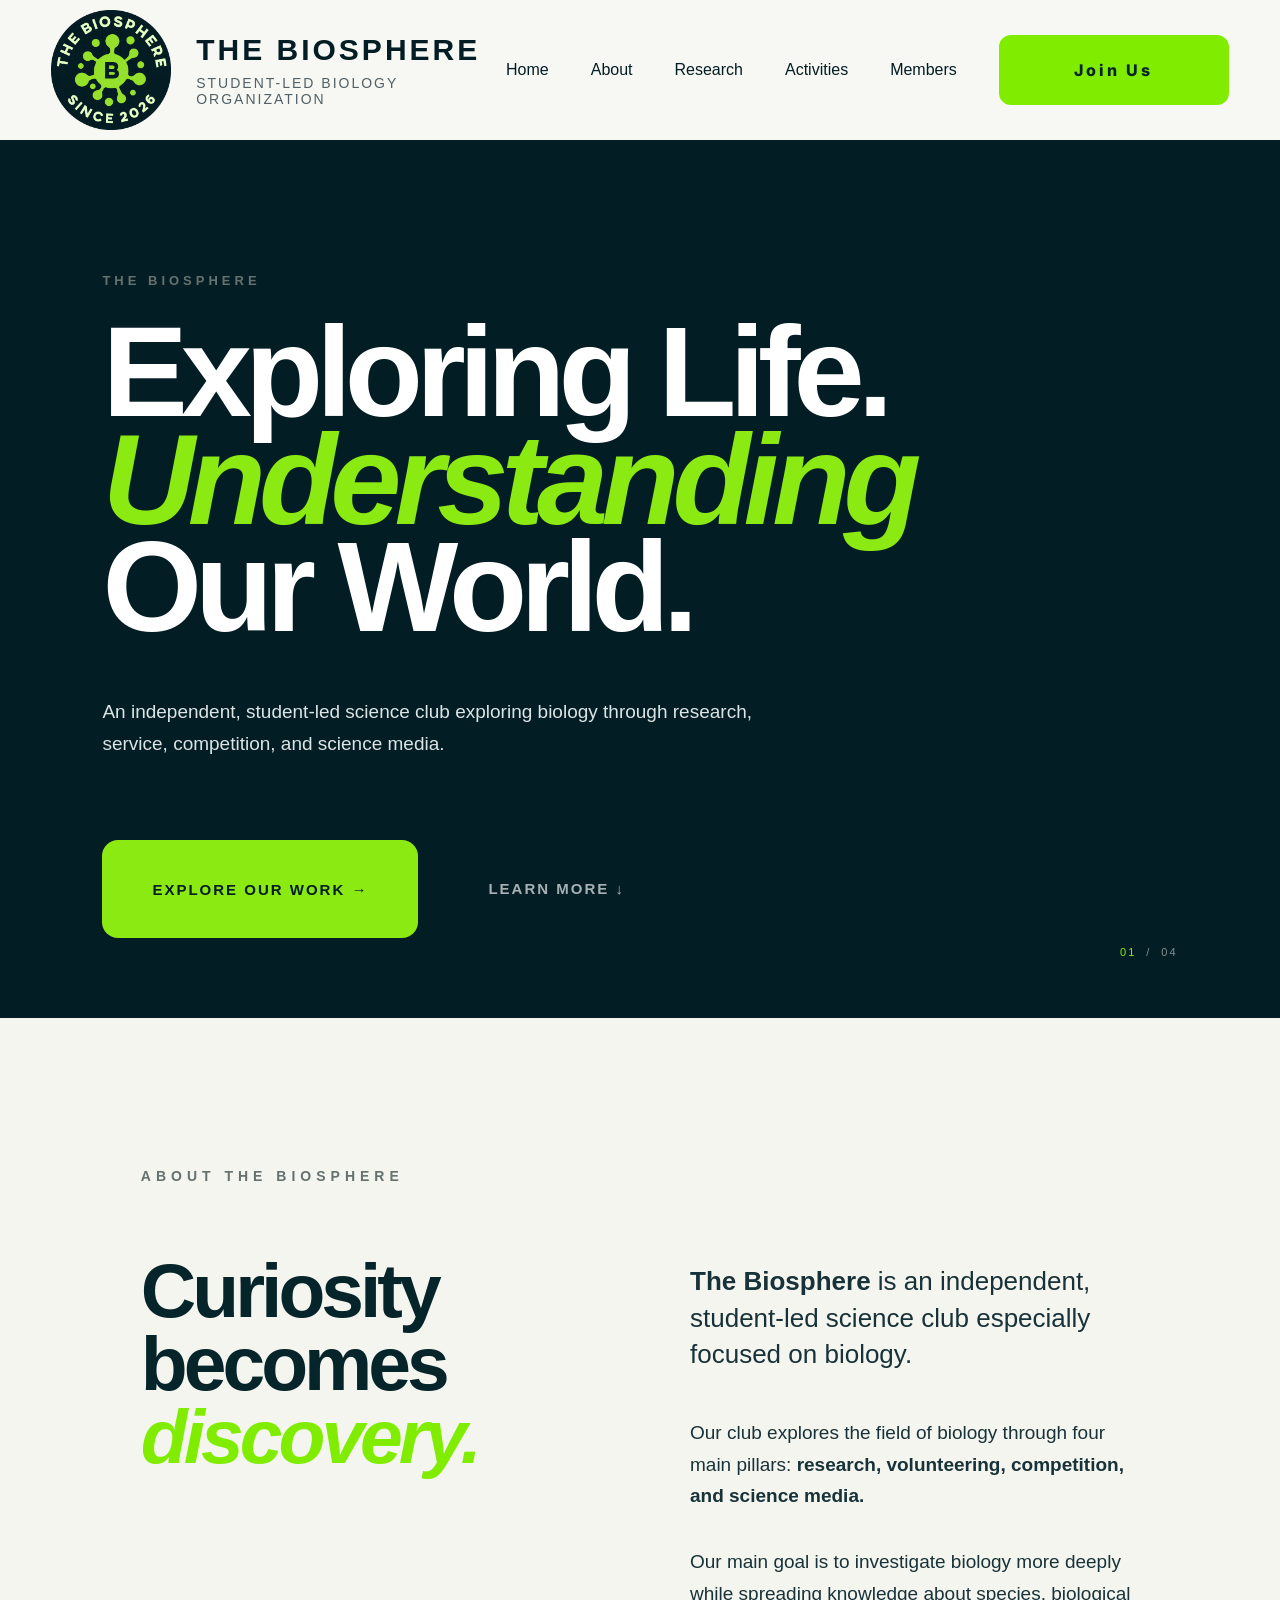
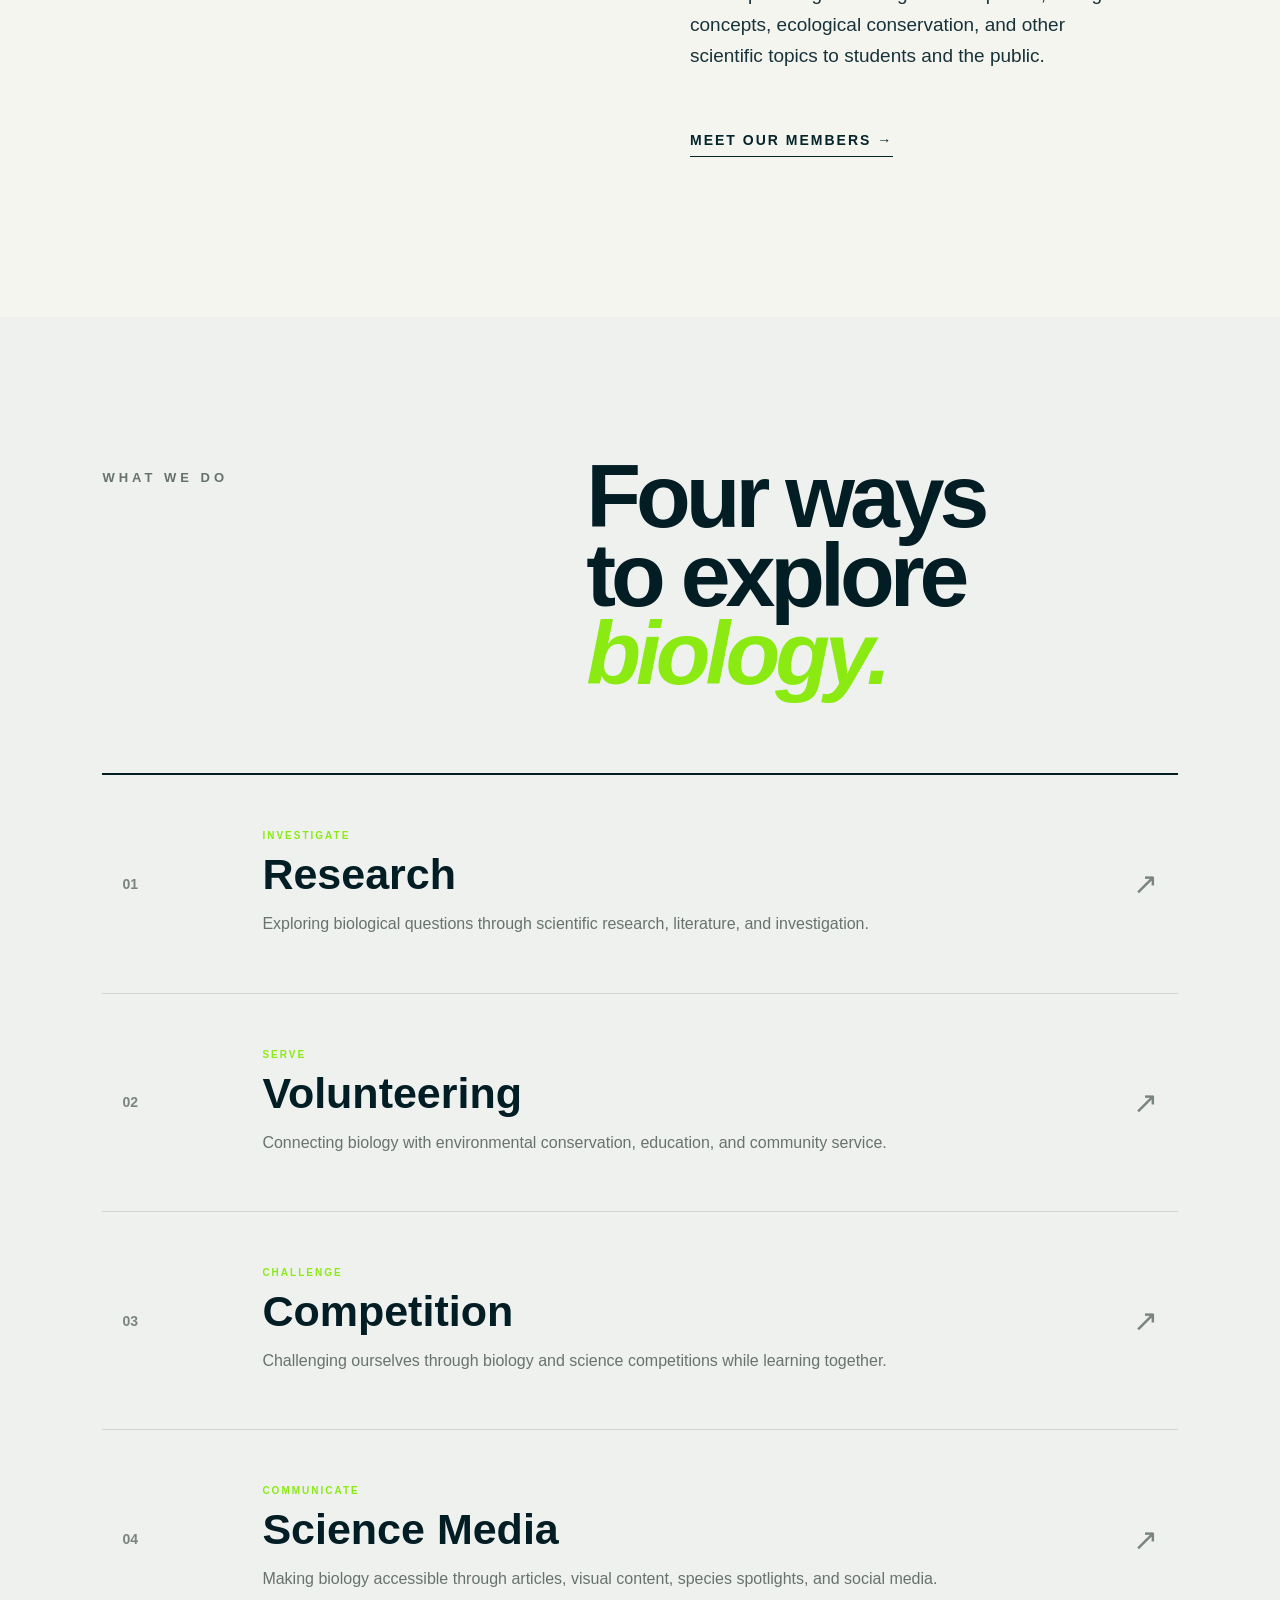
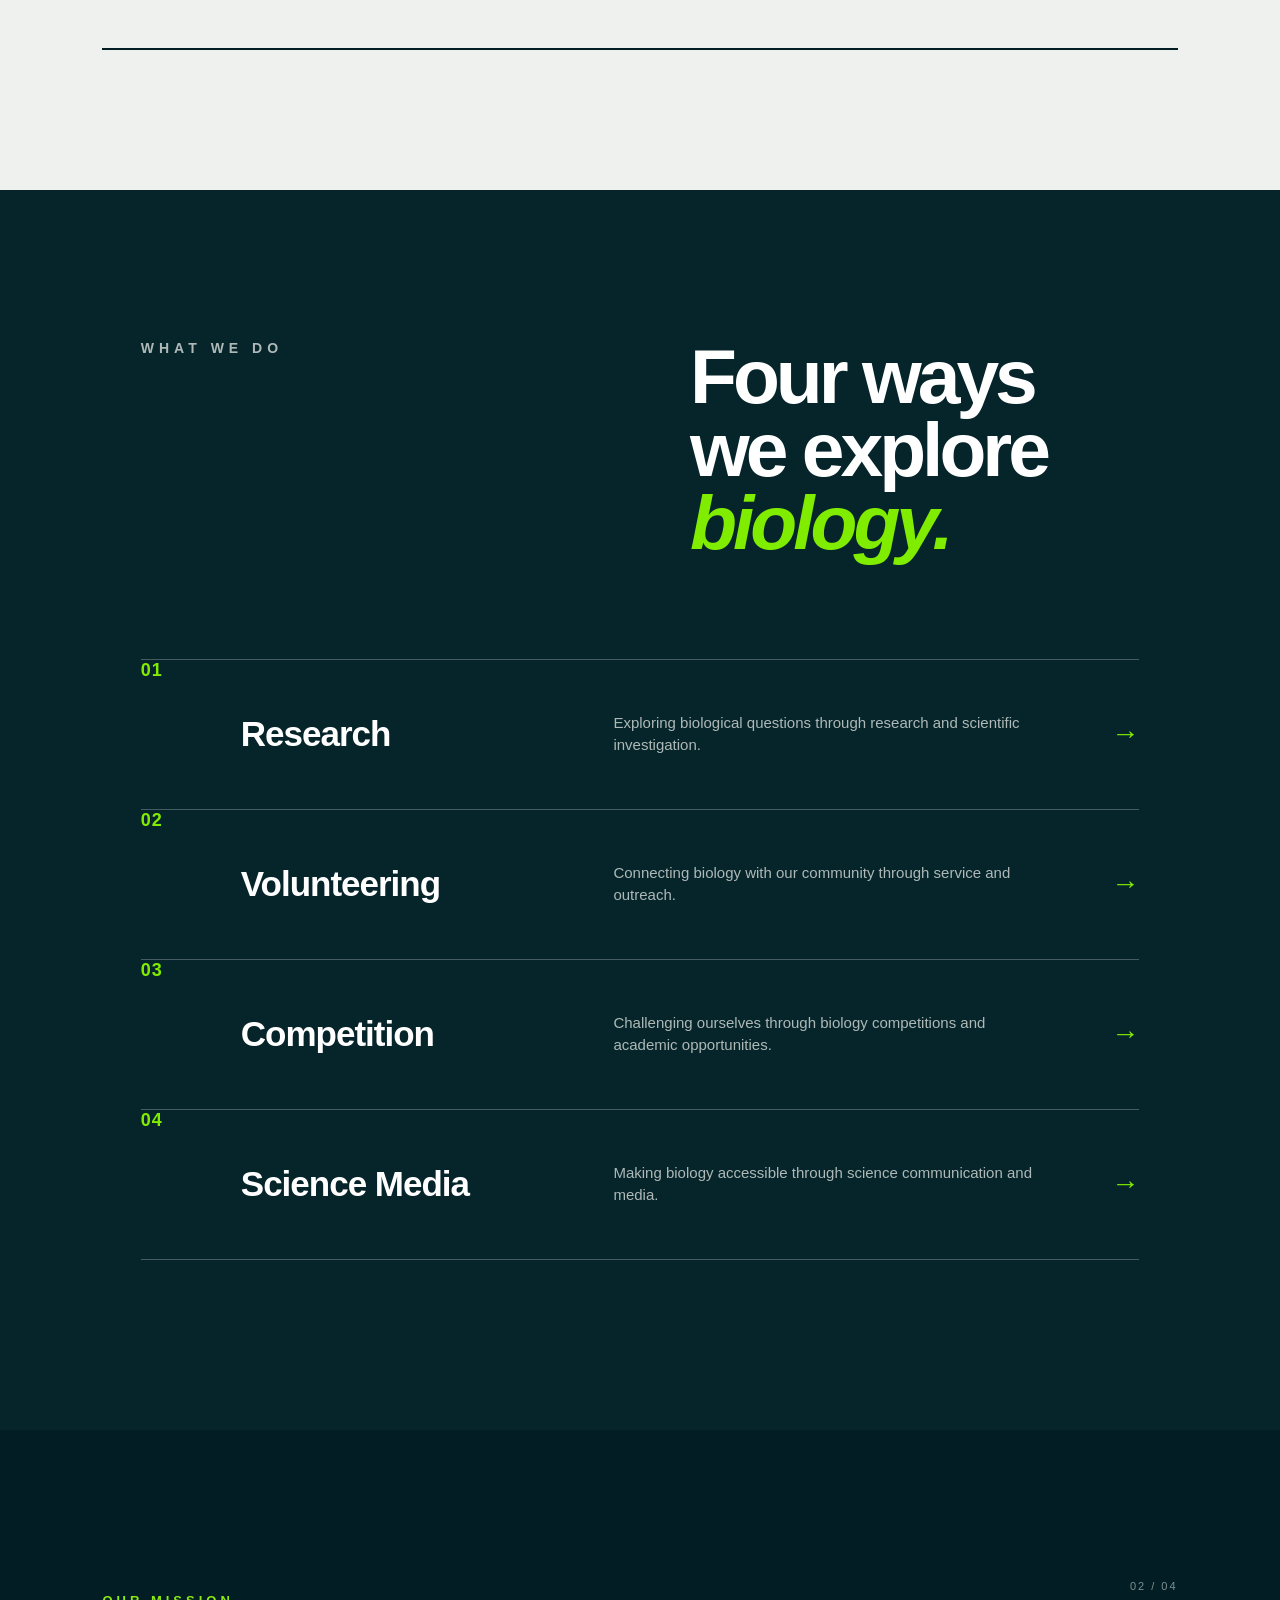
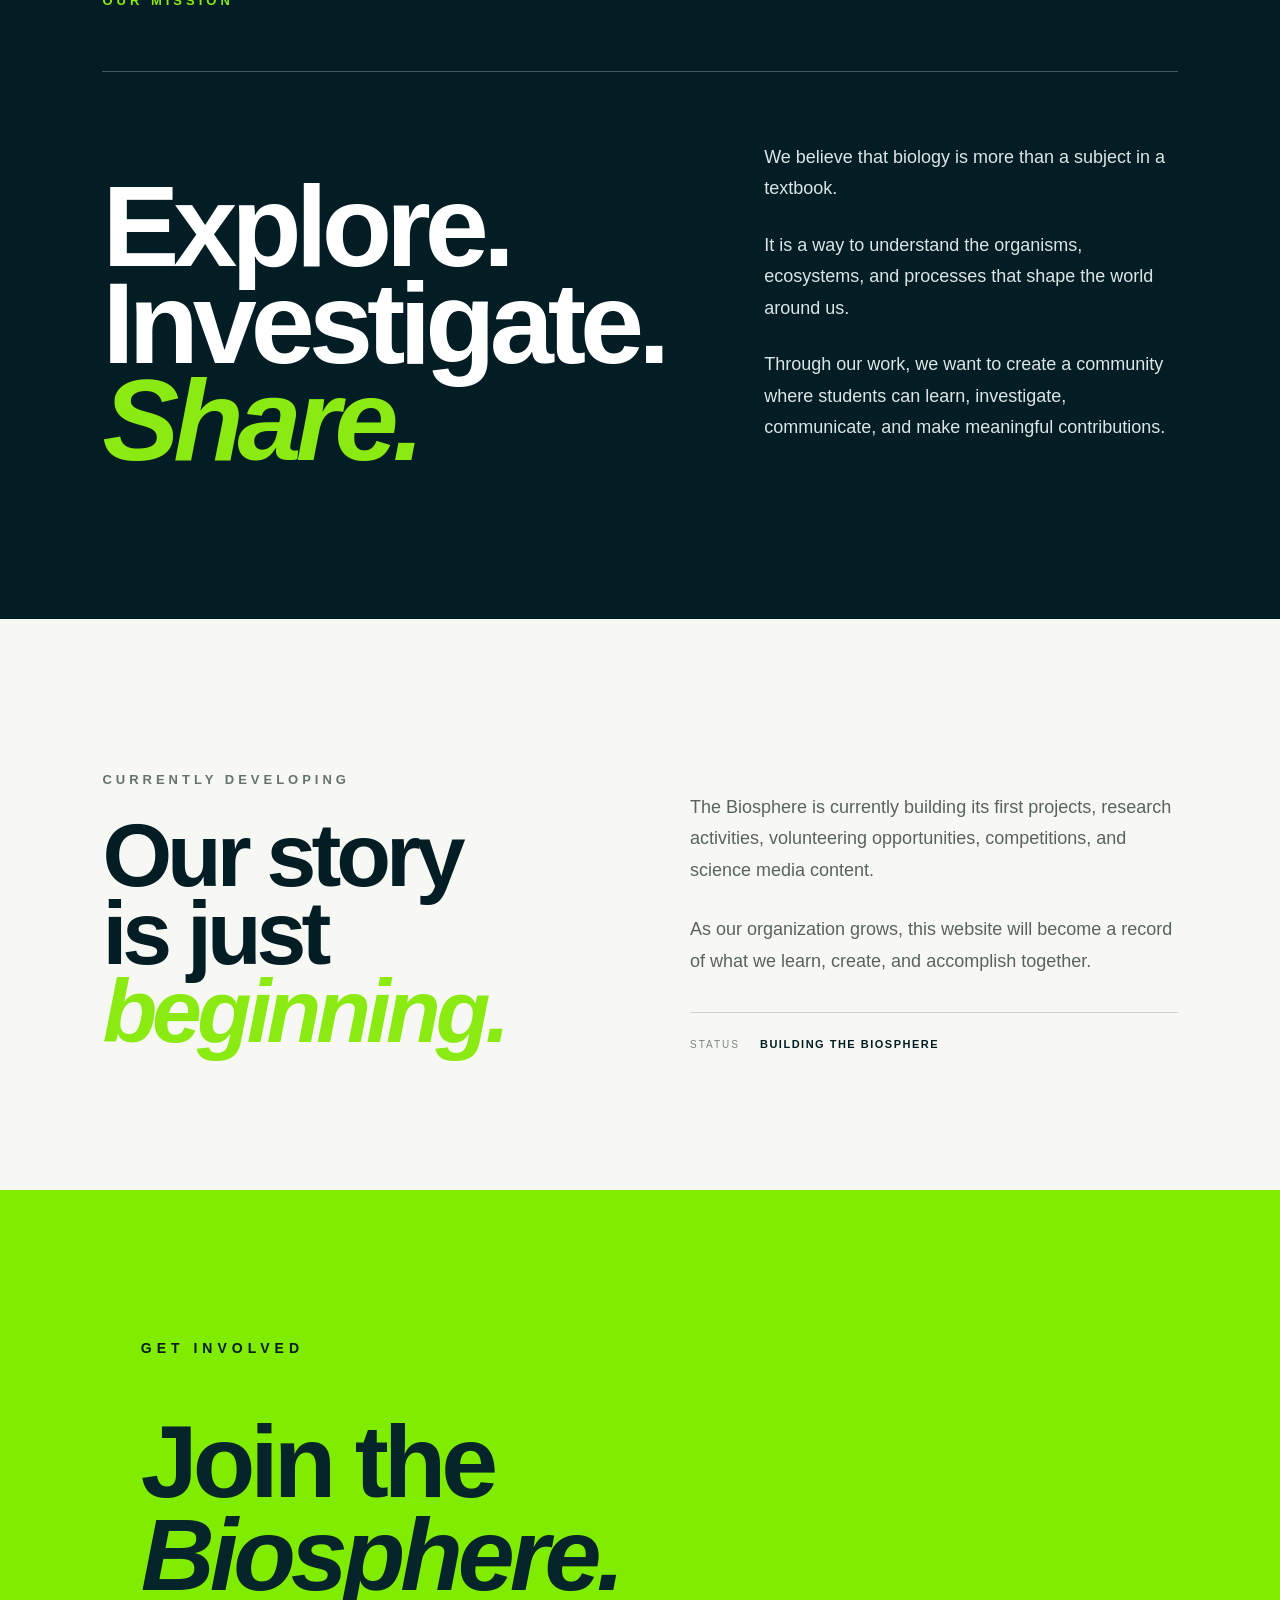
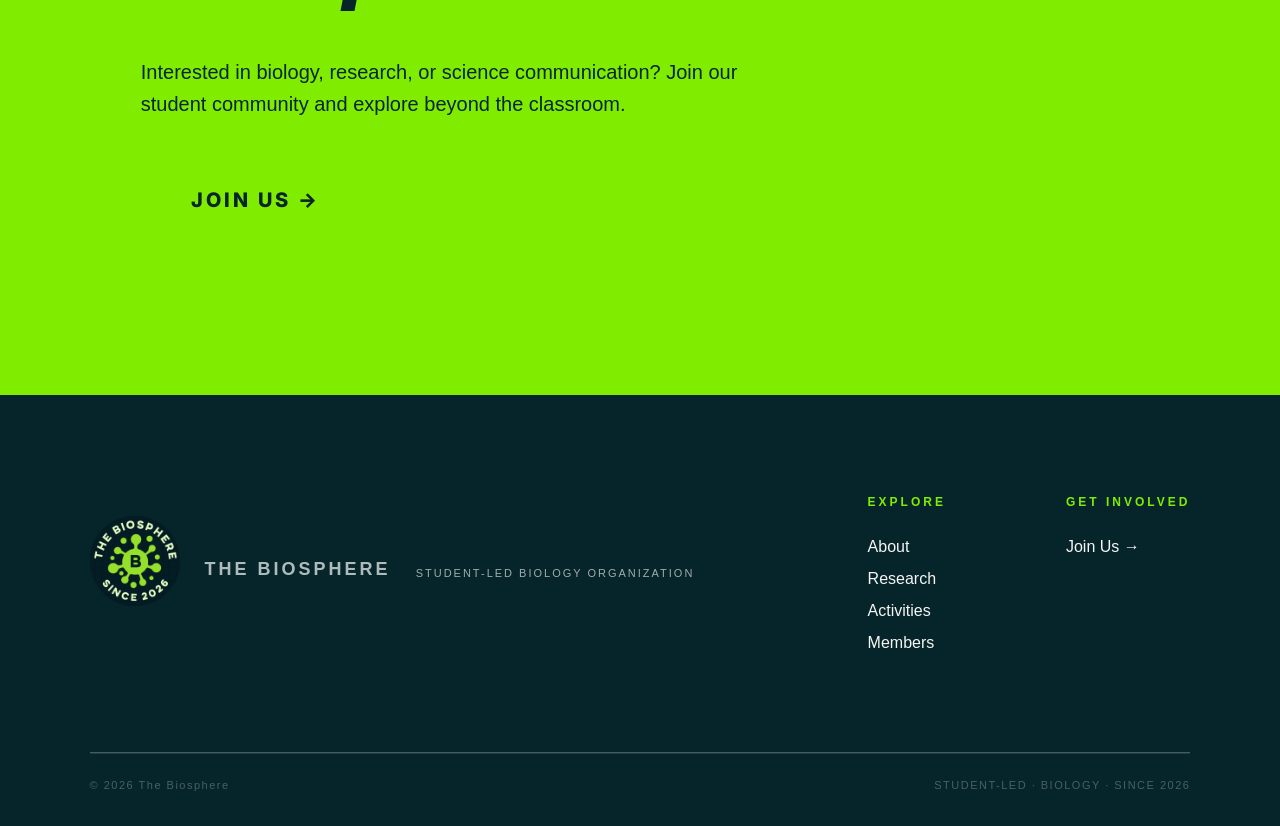
==== index.html @ df45b572 "Add files via upload" ====
<!DOCTYPE html>
<html lang="en">

<head>

    <meta charset="UTF-8">

    <meta
        name="viewport"
        content="width=device-width, initial-scale=1.0"
    >

    <title>The Biosphere | Student-Led Biology Organization</title>

    <link rel="stylesheet" href="style.css">
    <link rel="preconnect" href="https://fonts.googleapis.com">
    <link rel="preconnect" href="https://fonts.gstatic.com" crossorigin>
    <link
    href="https://fonts.googleapis.com/css2?family=Inter:wght@400;500;600;700;800;900&display=swap"
    rel="stylesheet"
>

</head>


<body>


    <!-- ==================================================
         NAVIGATION
    ================================================== -->

    <nav>

        <div class="brand">

            <a href="index.html">

                <img
                    src="logo.png"
                    alt="The Biosphere Logo"
                >

            </a>


            <div class="brand-text">

                <div class="brand-name">
                    THE BIOSPHERE
                </div>

                <div class="brand-subtitle">
                    STUDENT-LED BIOLOGY ORGANIZATION
                </div>

            </div>

        </div>


        <div class="menu">

            <a href="index.html" class="active">
                Home
            </a>

            <a href="#about">
                About
            </a>

            <a href="research.html">
                Research
            </a>

            <a href="activities.html">
                Activities
            </a>

            <a href="members.html">
                Members
            </a>

            <a
                href="https://forms.gle/HBHbuYTfV6P7s6wd6"
                class="join-button"
                target="_blank"
            >
                Join Us
            </a>

        </div>

    </nav>



    <!-- ==================================================
         MAIN
    ================================================== -->

    <main>


        <!-- ==================================================
             HERO
        ================================================== -->

        <section class="home-hero">

            <div class="home-hero-content">

                <p class="section-label">
                    THE BIOSPHERE
                </p>


                <h1>

                    Exploring Life.<br>

                    <span>
                        Understanding
                    </span><br>

                    Our World.

                </h1>


                <p class="home-hero-description">

                    An independent, student-led science club
                    exploring biology through research,
                    service, competition, and science media.

                </p>


                <div class="hero-actions">

                    <a
                        href="activities.html"
                        class="hero-button"
                    >
                        EXPLORE OUR WORK →
                    </a>


                    <a
                        href="#about"
                        class="hero-text-link"
                    >
                        LEARN MORE ↓
                    </a>

                </div>

            </div>


            <div class="home-hero-number">

                <span>
                    01
                </span>

                <span>
                    /
                </span>

                <span>
                    04
                </span>

            </div>

        </section>



        <!-- ==================================================
             ABOUT
        ================================================== -->

        <section
            class="home-about"
            id="about"
        >

            <div class="home-about-heading">

                <p class="section-label">
                    ABOUT THE BIOSPHERE
                </p>


                <h2>

                    Curiosity<br>

                    becomes<br>

                    <span>
                        discovery.
                    </span>

                </h2>

            </div>


            <div class="home-about-content">

                <p class="home-about-lead">

                    <strong>
                        The Biosphere
                    </strong>
                    is an independent, student-led science
                    club especially focused on biology.

                </p>


                <p>

                    Our club explores the field of biology
                    through four main pillars:
                    <strong>research, volunteering,
                    competition, and science media.</strong>

                </p>


                <p>

                    Our main goal is to investigate biology
                    more deeply while spreading knowledge
                    about species, biological concepts,
                    ecological conservation, and other
                    scientific topics to students and the
                    public.

                </p>


                <a
                    href="members.html"
                    class="simple-link"
                >
                    MEET OUR MEMBERS →
                </a>

            </div>

        </section>



        <!-- ==================================================
             FOUR PILLARS
        ================================================== -->

        <section class="home-pillars">

            <div class="home-pillars-heading">

                <p class="section-label">
                    WHAT WE DO
                </p>


                <h2>

                    Four ways<br>

                    to explore<br>

                    <span>
                        biology.
                    </span>

                </h2>

            </div>


            <div class="home-pillar-list">


                <!-- RESEARCH -->

                <a
                    href="research.html"
                    class="home-pillar"
                >

                    <div class="home-pillar-number">
                        01
                    </div>


                    <div class="home-pillar-main">

                        <p class="home-pillar-tag">
                            INVESTIGATE
                        </p>


                        <h3>
                            Research
                        </h3>


                        <p>

                            Exploring biological questions
                            through scientific research,
                            literature, and investigation.

                        </p>

                    </div>


                    <div class="home-pillar-arrow">
                        ↗
                    </div>

                </a>



                <!-- VOLUNTEERING -->

                <a
                    href="volunteering.html"
                    class="home-pillar"
                >

                    <div class="home-pillar-number">
                        02
                    </div>


                    <div class="home-pillar-main">

                        <p class="home-pillar-tag">
                            SERVE
                        </p>


                        <h3>
                            Volunteering
                        </h3>


                        <p>

                            Connecting biology with
                            environmental conservation,
                            education, and community service.

                        </p>

                    </div>


                    <div class="home-pillar-arrow">
                        ↗
                    </div>

                </a>



                <!-- COMPETITION -->

                <a
                    href="competition.html"
                    class="home-pillar"
                >

                    <div class="home-pillar-number">
                        03
                    </div>


                    <div class="home-pillar-main">

                        <p class="home-pillar-tag">
                            CHALLENGE
                        </p>


                        <h3>
                            Competition
                        </h3>


                        <p>

                            Challenging ourselves through
                            biology and science competitions
                            while learning together.

                        </p>

                    </div>


                    <div class="home-pillar-arrow">
                        ↗
                    </div>

                </a>



                <!-- SCIENCE MEDIA -->

                <a
                    href="science-media.html"
                    class="home-pillar"
                >

                    <div class="home-pillar-number">
                        04
                    </div>


                    <div class="home-pillar-main">

                        <p class="home-pillar-tag">
                            COMMUNICATE
                        </p>


                        <h3>
                            Science Media
                        </h3>


                        <p>

                            Making biology accessible through
                            articles, visual content, species
                            spotlights, and social media.

                        </p>

                    </div>


                    <div class="home-pillar-arrow">
                        ↗
                    </div>

                </a>


            </div>

        </section>

    <!-- ==================================================
     WHAT WE DO
    ================================================== -->

<section class="home-activities" id="activities">

    <div class="home-activities-header">

        <p class="section-label">
            WHAT WE DO
        </p>

        <h2>
            Four ways<br>
            we explore <span>biology.</span>
        </h2>

    </div>


    <div class="home-activities-list">

        <!-- RESEARCH -->

        <a href="research.html" class="home-activity">

            <div class="activity-number">
                01
            </div>

            <div class="activity-name">
                Research
            </div>

            <div class="activity-description">
                Exploring biological questions through
                research and scientific investigation.
            </div>

            <div class="activity-arrow">
                →
            </div>

        </a>


        <!-- VOLUNTEERING -->

        <a href="volunteering.html" class="home-activity">

            <div class="activity-number">
                02
            </div>

            <div class="activity-name">
                Volunteering
            </div>

            <div class="activity-description">
                Connecting biology with our community
                through service and outreach.
            </div>

            <div class="activity-arrow">
                →
            </div>

        </a>


        <!-- COMPETITION -->

        <a href="competition.html" class="home-activity">

            <div class="activity-number">
                03
            </div>

            <div class="activity-name">
                Competition
            </div>

            <div class="activity-description">
                Challenging ourselves through biology
                competitions and academic opportunities.
            </div>

            <div class="activity-arrow">
                →
            </div>

        </a>


        <!-- SCIENCE MEDIA -->

        <a href="science-media.html" class="home-activity">

            <div class="activity-number">
                04
            </div>

            <div class="activity-name">
                Science Media
            </div>

            <div class="activity-description">
                Making biology accessible through
                science communication and media.
            </div>

            <div class="activity-arrow">
                →
            </div>

        </a>

    </div>

</section>


        <!-- ==================================================
             MISSION
        ================================================== -->

        <section class="home-mission">

            <div class="home-mission-top">

                <p class="section-label">
                    OUR MISSION
                </p>


                <span>
                    02 / 04
                </span>

            </div>


            <div class="home-mission-content">

                <h2>

                    Explore.<br>

                    Investigate.<br>

                    <span>
                        Share.
                    </span>

                </h2>


                <div class="home-mission-text">

                    <p>

                        We believe that biology is more than
                        a subject in a textbook.

                    </p>


                    <p>

                        It is a way to understand the organisms,
                        ecosystems, and processes that shape
                        the world around us.

                    </p>


                    <p>

                        Through our work, we want to create a
                        community where students can learn,
                        investigate, communicate, and make
                        meaningful contributions.

                    </p>

                </div>

            </div>

        </section>



        <!-- ==================================================
             CURRENTLY DEVELOPING
        ================================================== -->

        <section class="home-development">

            <div class="home-development-heading">

                <p class="section-label">
                    CURRENTLY DEVELOPING
                </p>


                <h2>
                    Our story<br>
                    is just<br>
                    <span>
                        beginning.
                    </span>
                </h2>

            </div>


            <div class="home-development-content">

                <p>

                    The Biosphere is currently building
                    its first projects, research activities,
                    volunteering opportunities, competitions,
                    and science media content.

                </p>


                <p>

                    As our organization grows, this website
                    will become a record of what we learn,
                    create, and accomplish together.

                </p>


                <div class="development-status">

                    <span>
                        STATUS
                    </span>

                    <strong>
                        BUILDING THE BIOSPHERE
                    </strong>

                </div>

            </div>

        </section>



    </section>

    <!-- ==================================================
         JOIN THE BIOSPHERE
    ================================================== -->
    
    <section class="join-section">
    
        <div class="join-content">
    
            <p class="section-label">
                GET INVOLVED
            </p>
    
            <h2>
                Join the<br>
                <span>Biosphere.</span>
            </h2>
    
            <p class="join-description">
                Interested in biology, research, or science
                communication? Join our student community
                and explore beyond the classroom.
            </p>
    
            <a
                href="https://forms.gle/sEnZ8i5kmFuixgCA9"
                class="join-button"
                target="_blank"
                rel="noopener noreferrer"
            >
                JOIN US →
            </a>
    
        </div>
    
    </section>
    
    </main>

   <!-- ==================================================
     FOOTER
================================================== -->

<footer class="site-footer">

    <div class="footer-top">

        <div class="footer-brand">

            <img
                src="logo.png"
                alt="The Biosphere Logo"
            >

            <p>
                THE BIOSPHERE
            </p>

            <span>
                STUDENT-LED BIOLOGY ORGANIZATION
            </span>

        </div>


        <div class="footer-links">

            <div>
                <p>EXPLORE</p>

                <a href="index.html#about">
                    About
                </a>

                <a href="research.html">
                    Research
                </a>

                <a href="activities.html">
                    Activities
                </a>

                <a href="members.html">
                    Members
                </a>

            </div>


            <div>
                <p>GET INVOLVED</p>

                <a
                    href="https://forms.gle/sEnZ8i5kmFuixgCA9"
                    target="_blank"
                    rel="noopener noreferrer"
                >
                    Join Us →
                </a>

            </div>

        </div>

    </div>


    <div class="footer-bottom">

        <span>
            © 2026 The Biosphere
        </span>

        <span>
            STUDENT-LED · BIOLOGY · SINCE 2026
        </span>

    </div>

</footer>


</body>

</html>
---- style.css ----
body {
    font-family: "Inter", sans-serif;
}

/* =========================
   COLORS
========================= */

:root {
    --navy: #031d24;
    --green: #8bea12;
    --light-green: #e8ffb0;
    --white: #f7f8f3;
}


/* =========================
   BASIC
========================= */

* {
    box-sizing: border-box;
}

html {
    scroll-behavior: smooth;
}

body {
    margin: 0;
    font-family: Arial, Helvetica, sans-serif;
    background: var(--white);
    color: var(--navy);
}


/* =========================
   NAVIGATION
========================= */

nav {
    height: 140px;

    padding: 0 4%;

    display: flex;
    align-items: center;
    justify-content: space-between;

    background: var(--white);

    position: relative;
    z-index: 10;
}


/* LOGO + BRAND */

.brand {
    height: 100%;

    display: flex;
    align-items: center;

    gap: 25px;
}

.brand img {
    width: 120px;
    height: 120px;

    object-fit: contain;

    display: block;
}


.brand-text {
    display: flex;
    flex-direction: column;

    gap: 8px;
}


.brand-name {
    font-size: 30px;
    font-weight: 800;

    letter-spacing: 3px;
}


.brand-subtitle {
    font-size: 14px;

    letter-spacing: 2px;

    color: #526067;
}


/* MENU */

.menu {
    display: flex;
    align-items: center;

    gap: 42px;
}


.menu a {
    text-decoration: none;

    color: var(--navy);

    font-size: 16px;
}


.menu a:hover {
    color: var(--green);
}


/* JOIN BUTTON */

.join-button {
    display: inline-flex;

    align-items: center;
    justify-content: center;

    min-width: 230px;
    height: 70px;

    padding: 0 35px;

    background: #80ed00;
    color: #06252b;

    text-decoration: none;

    font-size: 14px;
    font-weight: 700;

    letter-spacing: 2px;

    border-radius: 12px;

    transition: 0.25s ease;
}

.join-button:hover {
    background: #06252b;
    color: #80ed00;

    transform: translateY(-4px);
}

/* =========================
   HERO
========================= */

.hero {
    min-height: 820px;

    padding: 100px 8%;

    display: flex;
    align-items: center;

    position: relative;

    overflow: hidden;

    background: var(--navy);

    color: white;
}


/* LEFT SIDE */

.hero-content {
    width: 58%;

    position: relative;

    z-index: 2;
}


.eyebrow {
    font-size: 15px;

    letter-spacing: 4px;

    font-weight: bold;

    color: var(--green);

    margin-bottom: 35px;
}


.hero h1 {
    margin: 0;

    font-size: clamp(70px, 8vw, 125px);

    line-height: 0.9;

    letter-spacing: -6px;
}


.hero h1 span {
    color: var(--green);

    font-style: italic;
}


.description {
    max-width: 650px;

    margin-top: 45px;

    font-size: 19px;

    line-height: 1.65;

    color: #e8eeee;
}


/* HERO BUTTON */

.hero-button {
    display: inline-block;

    margin-top: 35px;

    padding: 19px 30px;

    background: var(--green);

    color: var(--navy);

    text-decoration: none;

    font-size: 14px;

    font-weight: bold;

    letter-spacing: 1px;

    border-radius: 9px;

    transition: 0.2s;
}


.hero-button:hover {
    transform: translateY(-3px);

    box-shadow: 0 10px 30px rgba(139, 234, 18, 0.2);
}


/* =========================
   RIGHT HERO GRAPHIC
========================= */

.hero-graphic {
    position: absolute;

    right: -100px;
    top: 50%;

    transform: translateY(-50%);

    width: 700px;
    height: 700px;

    display: flex;
    align-items: center;
    justify-content: center;

    opacity: 0.12;
}


.hero-graphic img {
    width: 100%;
    height: 100%;

    object-fit: contain;

    filter: saturate(1.2);
}


/* =========================
   FOUR PILLARS
========================= */

.pillars {
    padding: 130px 8%;

    background: var(--white);
}


.section-label {
    font-size: 13px;

    letter-spacing: 4px;

    font-weight: bold;

    color: #66736d;
}


.pillars h2 {
    font-size: 65px;

    line-height: 1;

    letter-spacing: -3px;

    margin: 20px 0 80px;
}


.cards {
    display: grid;

    grid-template-columns: repeat(4, 1fr);

    gap: 20px;
}


.card {
    padding: 35px 25px;

    border-top: 2px solid var(--navy);

    transition: 0.2s;
}


.card:hover {
    border-top-color: var(--green);

    transform: translateY(-5px);
}


.card span {
    font-size: 13px;

    color: #777;
}


.card h3 {
    font-size: 26px;

    margin-top: 50px;
}


.card p {
    line-height: 1.6;

    color: #59635e;
}


/* =========================
   MOBILE
========================= */

@media (max-width: 900px) {

    nav {
        height: 100px;

        padding: 0 5%;
    }


    .brand img {
        width: 80px;
        height: 80px;
    }


    .brand-text {
        display: none;
    }


    .menu {
        gap: 15px;
    }


    .menu a:not(.join-button) {
        display: none;
    }


    .join-button {
        padding: 12px 20px;
    }


    .hero {
        min-height: 700px;

        padding: 80px 7%;
    }


    .hero-content {
        width: 100%;
    }


    .hero h1 {
        font-size: 70px;

        letter-spacing: -4px;
    }


    .hero-graphic {
        width: 500px;
        height: 500px;

        right: -180px;

        opacity: 0.08;
    }


    .pillars {
        padding: 80px 7%;
    }

    .pillars-heading {
        display: flex;
        justify-content: space-between;
        align-items: flex-end;
        gap: 80px;
        margin-bottom: 80px;
    }
    
    .pillars-intro {
        max-width: 400px;
        font-size: 17px;
        line-height: 1.7;
        color: #59635e;
        margin: 0;
    }
    
    .card {
        position: relative;
        padding: 35px 25px 40px;
        border-top: 2px solid var(--navy);
        transition: 0.25s;
    }
    
    .card:hover {
        border-top-color: var(--green);
        transform: translateY(-6px);
    }
    
    .card span {
        font-size: 13px;
        font-weight: bold;
        color: #7a8580;
    }
    
    .card h3 {
        font-size: 28px;
        margin-top: 55px;
        margin-bottom: 20px;
    }
    
    .card p {
        line-height: 1.65;
        color: #59635e;
        min-height: 85px;
    }
    
    .card a {
        display: inline-block;
        margin-top: 25px;
    
        text-decoration: none;
        color: var(--navy);
    
        font-size: 14px;
        font-weight: bold;
    }
    
    .card a:hover {
        color: var(--green);
    }

    .pillars-heading {
        flex-direction: column;
        align-items: flex-start;
        gap: 20px;
    }

    .pillars h2 {
        font-size: 48px;
    }


    .cards {
        grid-template-columns: 1fr;
    }

}

/* =========================
   ABOUT THE BIOSPHERE
========================= */

.about-section {
    padding: 140px 8%;
    background: var(--navy);
    color: white;
}


/* HEADER */

.about-header {
    display: flex;
    justify-content: space-between;
    align-items: flex-start;

    padding-bottom: 70px;

    border-bottom: 1px solid rgba(255, 255, 255, 0.25);
}


.about-header .section-label {
    color: var(--green);
    margin: 10px 0 0 0;
}


.about-header h2 {
    width: 55%;

    margin: 0;

    font-size: clamp(55px, 7vw, 100px);
    line-height: 0.9;
    letter-spacing: -4px;
}


/* CONTENT */

.about-content {
    display: grid;

    grid-template-columns: 1fr 1fr;

    gap: 100px;

    padding-top: 80px;
}


.about-text {
    max-width: 600px;
}


.about-text h3 {
    margin: 0 0 30px 0;

    font-size: 30px;

    color: var(--green);
}


.about-text p {
    margin: 0 0 25px 0;

    font-size: 18px;

    line-height: 1.75;

    color: #dce5e5;
}


/* STATS */

.about-bottom {
    display: grid;

    grid-template-columns: repeat(3, 1fr);

    margin-top: 100px;

    border-top: 1px solid rgba(255, 255, 255, 0.25);
}


.about-stat {
    padding: 35px 40px;

    display: flex;
    flex-direction: column;

    gap: 10px;
}


.about-stat:not(:last-child) {
    border-right: 1px solid rgba(255, 255, 255, 0.25);
}


.about-stat strong {
    font-size: 45px;

    font-weight: 500;

    color: var(--green);
}


.about-stat span {
    font-size: 13px;

    letter-spacing: 2px;

    text-transform: uppercase;

    color: #aebbbb;
}


/* MOBILE */

@media (max-width: 900px) {

    .about-section {
        padding: 90px 7%;
    }

    .about-header {
        flex-direction: column;

        gap: 40px;
    }

    .about-header h2 {
        width: 100%;

        font-size: 55px;
    }

    .about-content {
        grid-template-columns: 1fr;

        gap: 60px;
    }

    .about-bottom {
        grid-template-columns: 1fr;
    }

    .about-stat:not(:last-child) {
        border-right: none;

        border-bottom: 1px solid rgba(255, 255, 255, 0.25);
    }

}

/* =========================
   OUR WORK
========================= */

.work-section {
    padding: 140px 8%;

    background: var(--white);

    color: var(--navy);
}


.work-header {
    display: flex;

    justify-content: space-between;

    align-items: flex-start;

    padding-bottom: 80px;
}


.work-header .section-label {
    color: #66736d;

    margin-top: 12px;
}


.work-header h2 {
    width: 55%;

    margin: 0;

    font-size: clamp(55px, 7vw, 100px);

    line-height: 0.9;

    letter-spacing: -4px;
}


/* WORK LIST */

.work-list {
    border-top: 2px solid var(--navy);
}


.work-item {
    display: grid;

    grid-template-columns: 100px 1fr 80px;

    align-items: center;

    gap: 40px;

    padding: 45px 20px;

    border-bottom: 1px solid #cfd5d1;

    text-decoration: none;

    color: var(--navy);

    transition: 0.25s;
}


.work-number {
    font-size: 14px;

    font-weight: bold;

    color: #7a8580;
}


.work-info h3 {
    margin: 0 0 12px;

    font-size: 30px;
}


.work-info p {
    max-width: 600px;

    margin: 0;

    font-size: 16px;

    line-height: 1.6;

    color: #59635e;
}


.work-arrow {
    justify-self: end;

    width: 50px;
    height: 50px;

    display: flex;

    align-items: center;
    justify-content: center;

    border: 1px solid var(--navy);

    border-radius: 50%;

    font-size: 24px;

    transition: 0.25s;
}


.work-item:hover {
    background: var(--navy);

    color: white;

    padding-left: 35px;

    padding-right: 35px;
}


.work-item:hover .work-number,
.work-item:hover .work-info p {
    color: #aebbbb;
}


.work-item:hover .work-arrow {
    background: var(--green);

    border-color: var(--green);

    color: var(--navy);

    transform: translateX(5px);
}


/* MOBILE */

@media (max-width: 900px) {

    .work-section {
        padding: 90px 7%;
    }


    .work-header {
        flex-direction: column;

        gap: 40px;

        padding-bottom: 50px;
    }


    .work-header h2 {
        width: 100%;

        font-size: 55px;
    }


    .work-item {
        grid-template-columns: 50px 1fr;

        gap: 20px;

        padding: 35px 10px;
    }


    .work-arrow {
        display: none;
    }


    .work-info h3 {
        font-size: 24px;
    }

}

/* =========================
   JOIN THE BIOSPHERE
========================= */

.join-section {
    padding: 150px 8%;

    background: var(--green);

    color: var(--navy);
}


.join-content {
    max-width: 900px;
}


.join-section .section-label {
    color: var(--navy);

    margin-bottom: 30px;
}


.join-section h2 {
    margin: 0;

    font-size: clamp(65px, 8vw, 120px);

    line-height: 0.9;

    letter-spacing: -5px;
}


.join-description {
    max-width: 600px;

    margin-top: 45px;

    font-size: 19px;

    line-height: 1.7;
}


.join-button {
    display: inline-flex;

    align-items: center;
    justify-content: center;

    min-width: 230px;
    height: 70px;

    padding: 0 35px;

    background: #80ed00;
    color: #06252b;

    text-decoration: none;

    font-family: Arial, Helvetica, sans-serif;
    font-size: 20px;
    font-weight: 800;

    letter-spacing: 3px;

    border-radius: 12px;

    transition: 0.25s ease;
}



.join-main-button:hover {
    transform: translateY(-4px);

    background: white;

    color: var(--navy);
}


/* =========================
   FOOTER
========================= */

footer {
    padding: 80px 8% 30px;

    background: var(--navy);

    color: white;
}


.footer-top {
    display: flex;

    justify-content: space-between;

    padding-bottom: 80px;

    border-bottom: 1px solid rgba(255,255,255,0.25);
}


/* FOOTER BRAND */

.footer-brand {
    display: flex;

    align-items: center;

    gap: 25px;
}


.footer-brand img {
    width: 80px;

    height: 80px;

    object-fit: contain;
}


.footer-brand h3 {
    margin: 0 0 8px;

    font-size: 20px;

    letter-spacing: 2px;
}


.footer-brand p {
    margin: 0;

    color: #aebbbb;

    font-size: 14px;
}


/* FOOTER LINKS */

.footer-links {
    display: flex;

    gap: 100px;
}


.footer-links div {
    display: flex;

    flex-direction: column;

    gap: 14px;
}


.footer-links p {
    margin: 0 0 10px;

    color: var(--green);

    font-size: 12px;

    letter-spacing: 2px;

    font-weight: bold;
}


.footer-links a {
    color: #dce5e5;

    text-decoration: none;

    font-size: 14px;
}


.footer-links a:hover {
    color: var(--green);
}


/* FOOTER BOTTOM */

.footer-bottom {
    display: flex;

    justify-content: space-between;

    padding-top: 25px;

    font-size: 11px;

    letter-spacing: 1px;

    color: #7f9090;
}


/* MOBILE */

@media (max-width: 900px) {

    .join-section {
        padding: 100px 7%;
    }


    .join-section h2 {
        font-size: 60px;

        letter-spacing: -3px;
    }


    .footer-top {
        flex-direction: column;

        gap: 60px;
    }


    .footer-links {
        gap: 60px;
    }


    .footer-bottom {
        flex-direction: column;

        gap: 15px;
    }

}

/* =========================
   MEMBERS PAGE
========================= */


/* MEMBERS HERO */

.members-hero {
    min-height: 650px;

    padding: 100px 8%;

    display: flex;
    align-items: center;
    justify-content: space-between;

    position: relative;

    overflow: hidden;

    background: var(--navy);

    color: white;
}


.members-hero h1 {
    margin: 30px 0 0;

    font-size: clamp(70px, 9vw, 130px);

    line-height: 0.88;

    letter-spacing: -6px;
}


.members-hero h1 span {
    color: var(--green);

    font-style: italic;
}


.members-intro {
    max-width: 550px;

    margin-top: 45px;

    font-size: 19px;

    line-height: 1.7;

    color: #dce5e5;
}


/* MEMBERS SECTION */

.members-section {
    padding: 140px 8%;

    background: var(--white);

    color: var(--navy);
}


.members-heading {
    display: flex;

    justify-content: space-between;

    align-items: flex-start;

    padding-bottom: 80px;

    border-bottom: 2px solid var(--navy);
}


.members-heading .section-label {
    margin-top: 12px;
}


.members-heading h2 {
    width: 55%;

    margin: 0;

    font-size: clamp(55px, 7vw, 100px);

    line-height: 0.9;

    letter-spacing: -4px;
}


/* =========================
   TEAM
========================= */

.team-category {
    margin-top: 100px;
}

.category-title {
    display: flex;
    align-items: baseline;
    gap: 25px;

    padding-bottom: 25px;

    border-bottom: 2px solid var(--navy);
}

.category-title span {
    font-size: 13px;
    font-weight: bold;
    color: #7a8580;
}

.category-title h3 {
    margin: 0;
    font-size: 30px;
    text-transform: uppercase;
    letter-spacing: 1px;
}

.team-grid {
    display: grid;
    grid-template-columns: repeat(3, 1fr);
    gap: 1px;
    background: #cfd5d1;
    margin-top: 1px;
}

.person-card {
    min-height: 190px;
    padding: 30px;
    background: var(--white);
    display: flex;
    flex-direction: column;
    justify-content: space-between;
    transition: 0.25s;
}

.person-card:hover {
    background: var(--navy);
    color: white;
    transform: translateY(-4px);
}

.person-number {
    font-size: 12px;
    letter-spacing: 2px;
    color: #7a8580;
}

.person-card h4 {
    margin: 40px 0 8px;
    font-size: 25px;
}

.person-card p {
    margin: 0;
    font-size: 13px;
    letter-spacing: 1px;
    text-transform: uppercase;
    color: #68736e;
}

.person-card:hover .person-number,
.person-card:hover p {
    color: var(--green);
}

.advisor-category {
    margin-bottom: 100px;
}

.advisor-card {
    margin-top: 1px;
    padding: 40px;
    background: var(--navy);
    color: white;
}

.advisor-card h4 {
    margin: 25px 0 8px;
    font-size: 32px;
}

.advisor-card p {
    margin: 0;
    color: #aebbbb;
    font-size: 14px;
    letter-spacing: 1px;
}

.advisor-card .person-number {
    color: var(--green);
}



.member-photo {
    height: 420px;

    display: flex;

    align-items: flex-end;

    padding: 25px;

    background: var(--navy);

    position: relative;

    overflow: hidden;
}


.member-photo::after {
    content: "B";

    position: absolute;

    right: -30px;
    bottom: -80px;

    font-size: 280px;

    font-weight: 800;

    color: var(--green);

    opacity: 0.12;
}


.member-photo span {
    position: relative;

    z-index: 2;

    color: var(--green);

    font-size: 14px;

    font-weight: bold;

    letter-spacing: 2px;
}


.member-info {
    padding: 25px 5px;

    border-bottom: 1px solid #cfd5d1;
}


.member-info h3 {
    margin: 0 0 8px;

    font-size: 28px;
}


.member-info p {
    margin: 0;

    color: #68736e;

    font-size: 14px;

    letter-spacing: 1px;
}


/* JOIN SECTION */

.members-join {
    padding: 140px 8%;

    background: var(--green);

    color: var(--navy);
}


.members-join .section-label {
    color: var(--navy);

    margin-bottom: 30px;
}


.members-join h2 {
    margin: 0;

    font-size: clamp(60px, 8vw, 115px);

    line-height: 0.9;

    letter-spacing: -5px;
}


/* MOBILE */

@media (max-width: 900px) {

    .members-hero {
        min-height: 600px;

        padding: 80px 7%;
    }


    .members-hero h1 {
        font-size: 70px;

        letter-spacing: -4px;
    }


    .members-section {
        padding: 90px 7%;
    }


    .members-heading {
        flex-direction: column;

        gap: 40px;

        padding-bottom: 50px;
    }


    .members-heading h2 {
        width: 100%;

        font-size: 55px;
    }


    .member-grid {
        grid-template-columns: 1fr;

        gap: 50px;

        padding-top: 60px;
    }


    .member-photo {
        height: 380px;
    }


    .members-join {
        padding: 100px 7%;
    }

}

/* ==================================================
   ACTIVITIES PAGE
================================================== */


/* =========================
   ACTIVITIES HERO
========================= */

.activities-hero {
    min-height: 680px;

    padding: 110px 8%;

    display: flex;
    align-items: center;

    background: var(--navy);

    color: white;
}


.activities-hero-content {
    max-width: 1100px;
}


.activities-hero h1 {
    margin: 30px 0 0;

    font-size: clamp(75px, 10vw, 145px);

    line-height: 0.84;

    letter-spacing: -7px;
}


.activities-hero h1 span {
    color: var(--green);

    font-style: italic;
}


.activities-intro {
    max-width: 650px;

    margin-top: 55px;

    font-size: 19px;

    line-height: 1.7;

    color: #dce5e5;
}



/* =========================
   ACTIVITIES SECTION
========================= */

.activities-section {
    padding: 140px 8%;

    background: var(--white);

    color: var(--navy);
}


.activities-heading {
    display: flex;

    justify-content: space-between;

    align-items: flex-start;

    padding-bottom: 80px;

    border-bottom: 2px solid var(--navy);
}


.activities-heading .section-label {
    margin-top: 12px;
}


.activities-heading h2 {
    width: 55%;

    margin: 0;

    font-size: clamp(55px, 7vw, 100px);

    line-height: 0.9;

    letter-spacing: -5px;
}



/* =========================
   ACTIVITY LIST
========================= */

.activity-list {
    border-bottom: 2px solid var(--navy);
}


.activity-item {
    display: grid;

    grid-template-columns: 100px 1fr 160px;

    gap: 40px;

    align-items: center;

    padding: 55px 20px;

    border-bottom: 1px solid #cfd5d1;

    transition: 0.25s;
}


.activity-item:last-child {
    border-bottom: none;
}


.activity-item:hover {
    padding-left: 35px;

    padding-right: 35px;

    background: var(--navy);

    color: white;
}



/* NUMBER */

.activity-number {
    align-self: flex-start;

    font-size: 14px;

    font-weight: bold;

    color: #7a8580;
}


.activity-item:hover .activity-number {
    color: var(--green);
}



/* MAIN */

.activity-main {
    max-width: 700px;
}


.activity-tag {
    margin: 0 0 12px;

    font-size: 11px;

    font-weight: bold;

    letter-spacing: 2px;

    color: var(--green);
}


.activity-main h3 {
    margin: 0 0 18px;

    font-size: 42px;

    line-height: 1;
}


.activity-description {
    max-width: 650px;

    margin: 0;

    font-size: 16px;

    line-height: 1.7;

    color: #68736e;
}


.activity-item:hover .activity-description {
    color: #aebbbb;
}



/* STATUS */

.activity-status {
    justify-self: end;

    padding: 9px 14px;

    border: 1px solid #cfd5d1;

    border-radius: 100px;

    font-size: 10px;

    letter-spacing: 1.5px;

    color: #7a8580;
}


.activity-item:hover .activity-status {
    border-color: var(--green);

    color: var(--green);
}



/* =========================
   FUTURE SECTION
========================= */

.future-section {
    padding: 140px 8%;

    display: grid;

    grid-template-columns: 1fr 1fr;

    gap: 100px;

    background: var(--navy);

    color: white;
}


.future-section h2 {
    margin: 30px 0 0;

    font-size: clamp(65px, 8vw, 110px);

    line-height: 0.88;

    letter-spacing: -5px;
}


.future-text {
    max-width: 600px;

    align-self: end;
}


.future-text p {
    margin: 0 0 25px;

    font-size: 18px;

    line-height: 1.75;

    color: #dce5e5;
}


.future-section .section-label {
    color: var(--green);
}



/* =========================
   JOIN
========================= */

.activities-join {
    padding: 150px 8%;

    background: var(--green);

    color: var(--navy);
}


.activities-join .section-label {
    color: var(--navy);

    margin-bottom: 30px;
}


.activities-join h2 {
    margin: 0;

    font-size: clamp(65px, 8vw, 120px);

    line-height: 0.88;

    letter-spacing: -5px;
}



/* =========================
   MOBILE
========================= */

@media (max-width: 900px) {


    .activities-hero {
        min-height: 600px;

        padding: 90px 7%;
    }


    .activities-hero h1 {
        font-size: 70px;

        letter-spacing: -4px;
    }


    .activities-intro {
        font-size: 17px;
    }



    .activities-section {
        padding: 90px 7%;
    }


    .activities-heading {
        flex-direction: column;

        gap: 40px;

        padding-bottom: 50px;
    }


    .activities-heading h2 {
        width: 100%;

        font-size: 55px;

        letter-spacing: -3px;
    }



    .activity-item {
        grid-template-columns: 50px 1fr;

        gap: 20px;

        padding: 40px 10px;
    }


    .activity-item:hover {
        padding-left: 20px;

        padding-right: 20px;
    }


    .activity-main h3 {
        font-size: 32px;
    }


    .activity-description {
        font-size: 15px;
    }


    .activity-status {
        display: none;
    }



    .future-section {
        grid-template-columns: 1fr;

        gap: 60px;

        padding: 100px 7%;
    }


    .future-section h2 {
        font-size: 65px;

        letter-spacing: -3px;
    }



    .activities-join {
        padding: 100px 7%;
    }


    .activities-join h2 {
        font-size: 65px;

        letter-spacing: -3px;
    }

}

/* ==================================================
   RESEARCH PAGE
================================================== */


/* =========================
   RESEARCH HERO
========================= */

.research-hero {
    min-height: 680px;

    padding: 110px 8%;

    display: flex;

    align-items: center;

    background: var(--navy);

    color: white;
}


.research-hero-content {
    max-width: 1100px;
}


.research-hero h1 {
    margin: 30px 0 0;

    font-size: clamp(75px, 10vw, 145px);

    line-height: 0.84;

    letter-spacing: -7px;
}


.research-hero h1 span {
    color: var(--green);

    font-style: italic;
}


.research-intro {
    max-width: 650px;

    margin-top: 55px;

    font-size: 19px;

    line-height: 1.7;

    color: #dce5e5;
}



/* =========================
   OUR APPROACH
========================= */

.research-approach {
    padding: 140px 8%;

    display: grid;

    grid-template-columns: 1fr 1fr;

    gap: 100px;

    background: var(--white);

    color: var(--navy);
}


.research-heading {
    align-self: start;
}


.research-heading h2 {
    margin: 30px 0 0;

    font-size: clamp(60px, 7vw, 100px);

    line-height: 0.88;

    letter-spacing: -5px;
}


.research-approach-text {
    max-width: 650px;

    align-self: end;
}


.research-approach-text p {
    margin: 0 0 30px;

    font-size: 18px;

    line-height: 1.75;

    color: #59635e;
}



/* =========================
   RESEARCH AREAS
========================= */

.research-areas {
    padding: 140px 8%;

    background: #eef1ee;

    color: var(--navy);
}


.research-areas-heading {
    display: flex;

    justify-content: space-between;

    align-items: flex-start;

    padding-bottom: 80px;

    border-bottom: 2px solid var(--navy);
}


.research-areas-heading h2 {
    width: 55%;

    margin: 0;

    font-size: clamp(55px, 7vw, 100px);

    line-height: 0.9;

    letter-spacing: -5px;
}



/* =========================
   RESEARCH AREA LIST
========================= */

.research-area-list {
    border-bottom: 2px solid var(--navy);
}


.research-area-item {
    display: grid;

    grid-template-columns: 100px 1fr;

    gap: 40px;

    padding: 55px 20px;

    border-bottom: 1px solid #cfd5d1;

    transition: 0.25s;
}


.research-area-item:last-child {
    border-bottom: none;
}


.research-area-item:hover {
    padding-left: 35px;

    padding-right: 35px;

    background: var(--navy);

    color: white;
}


.research-area-number {
    font-size: 14px;

    font-weight: bold;

    color: #7a8580;
}


.research-area-item:hover .research-area-number {
    color: var(--green);
}


.research-area-tag {
    margin: 0 0 12px;

    font-size: 11px;

    font-weight: bold;

    letter-spacing: 2px;

    color: var(--green);
}


.research-area-item h3 {
    margin: 0 0 18px;

    font-size: 42px;

    line-height: 1;
}


.research-area-description {
    max-width: 700px;

    margin: 0;

    font-size: 16px;

    line-height: 1.7;

    color: #68736e;
}


.research-area-item:hover .research-area-description {
    color: #aebbbb;
}



/* =========================
   CURRENT RESEARCH
========================= */

.current-research {
    padding: 150px 8%;

    background: var(--navy);

    color: white;
}


.current-research-header {
    display: flex;

    justify-content: space-between;

    align-items: flex-start;

    padding-bottom: 50px;

    border-bottom: 1px solid rgba(255,255,255,0.25);
}


.current-research-header .section-label {
    color: var(--green);
}


.coming-soon-number {
    font-size: 14px;

    font-weight: bold;

    color: #7f9090;
}


.current-research-content {
    display: grid;

    grid-template-columns: 1fr 1fr;

    gap: 100px;

    padding-top: 70px;

    align-items: end;
}


.current-research-content h2 {
    margin: 0;

    font-size: clamp(70px, 9vw, 130px);

    line-height: 0.84;

    letter-spacing: -6px;
}


.current-research-content h2 span {
    color: var(--green);

    font-style: italic;
}


.current-research-content > p {
    max-width: 600px;

    margin: 0;

    font-size: 18px;

    line-height: 1.75;

    color: #dce5e5;
}



/* STATUS */

.research-status {
    grid-column: 2;

    display: flex;

    align-items: center;

    gap: 20px;

    margin-top: 30px;

    padding-top: 25px;

    border-top: 1px solid rgba(255,255,255,0.25);
}


.research-status span {
    font-size: 10px;

    letter-spacing: 2px;

    color: #7f9090;
}


.research-status strong {
    font-size: 11px;

    letter-spacing: 1.5px;

    color: var(--green);
}



/* =========================
   RESEARCH PROCESS
========================= */

.research-process {
    padding: 140px 8%;

    background: var(--white);

    color: var(--navy);
}


.research-process-heading {
    display: flex;

    justify-content: space-between;

    align-items: flex-start;

    padding-bottom: 80px;

    border-bottom: 2px solid var(--navy);
}


.research-process-heading h2 {
    width: 55%;

    margin: 0;

    font-size: clamp(55px, 7vw, 100px);

    line-height: 0.9;

    letter-spacing: -5px;
}



/* PROCESS */

.process-list {
    border-bottom: 2px solid var(--navy);
}


.process-item {
    display: grid;

    grid-template-columns: 100px 1fr;

    gap: 40px;

    padding: 45px 20px;

    border-bottom: 1px solid #cfd5d1;
}


.process-item:last-child {
    border-bottom: none;
}


.process-item > span {
    font-size: 14px;

    font-weight: bold;

    color: #7a8580;
}


.process-item h3 {
    margin: 0 0 10px;

    font-size: 30px;
}


.process-item p {
    max-width: 600px;

    margin: 0;

    font-size: 16px;

    line-height: 1.6;

    color: #68736e;
}



/* =========================
   RESEARCH JOIN
========================= */

.research-join {
    padding: 150px 8%;

    background: var(--green);

    color: var(--navy);
}


.research-join .section-label {
    color: var(--navy);

    margin-bottom: 30px;
}


.research-join h2 {
    margin: 0;

    font-size: clamp(65px, 8vw, 120px);

    line-height: 0.88;

    letter-spacing: -5px;
}



/* =========================
   MOBILE
========================= */

@media (max-width: 900px) {


    .research-hero {
        min-height: 600px;

        padding: 90px 7%;
    }


    .research-hero h1 {
        font-size: 70px;

        letter-spacing: -4px;
    }


    .research-intro {
        font-size: 17px;
    }



    .research-approach {
        grid-template-columns: 1fr;

        gap: 60px;

        padding: 100px 7%;
    }


    .research-heading h2 {
        font-size: 65px;

        letter-spacing: -3px;
    }



    .research-areas {
        padding: 90px 7%;
    }


    .research-areas-heading {
        flex-direction: column;

        gap: 40px;

        padding-bottom: 50px;
    }


    .research-areas-heading h2 {
        width: 100%;

        font-size: 55px;

        letter-spacing: -3px;
    }



    .research-area-item {
        grid-template-columns: 50px 1fr;

        gap: 20px;

        padding: 40px 10px;
    }


    .research-area-item:hover {
        padding-left: 20px;

        padding-right: 20px;
    }


    .research-area-item h3 {
        font-size: 32px;
    }


    .research-area-description {
        font-size: 15px;
    }



    .current-research {
        padding: 100px 7%;
    }


    .current-research-content {
        grid-template-columns: 1fr;

        gap: 60px;
    }


    .current-research-content h2 {
        font-size: 70px;

        letter-spacing: -4px;
    }


    .research-status {
        grid-column: auto;
    }



    .research-process {
        padding: 90px 7%;
    }


    .research-process-heading {
        flex-direction: column;

        gap: 40px;

        padding-bottom: 50px;
    }


    .research-process-heading h2 {
        width: 100%;

        font-size: 55px;

        letter-spacing: -3px;
    }


    .process-item {
        grid-template-columns: 50px 1fr;

        gap: 20px;

        padding: 40px 10px;
    }


    .process-item h3 {
        font-size: 26px;
    }



    .research-join {
        padding: 100px 7%;
    }


    .research-join h2 {
        font-size: 65px;

        letter-spacing: -3px;
    }

}

/* ==================================================
   VOLUNTEERING PAGE
================================================== */


/* =========================
   HERO
========================= */

.volunteer-hero {
    min-height: 680px;

    padding: 110px 8%;

    display: flex;

    align-items: center;

    background: var(--navy);

    color: white;
}


.volunteer-hero-content {
    max-width: 1100px;
}


.volunteer-hero h1 {
    margin: 30px 0 0;

    font-size: clamp(75px, 10vw, 145px);

    line-height: 0.84;

    letter-spacing: -7px;
}


.volunteer-hero h1 span {
    color: var(--green);

    font-style: italic;
}


.volunteer-intro {
    max-width: 650px;

    margin-top: 55px;

    font-size: 19px;

    line-height: 1.7;

    color: #dce5e5;
}



/* =========================
   PURPOSE
========================= */

.volunteer-purpose {
    padding: 140px 8%;

    display: grid;

    grid-template-columns: 1fr 1fr;

    gap: 100px;

    background: var(--white);

    color: var(--navy);
}


.volunteer-purpose-heading h2 {
    margin: 30px 0 0;

    font-size: clamp(60px, 7vw, 100px);

    line-height: 0.88;

    letter-spacing: -5px;
}


.volunteer-purpose-text {
    max-width: 650px;

    align-self: end;
}


.volunteer-purpose-text p {
    margin: 0 0 30px;

    font-size: 18px;

    line-height: 1.75;

    color: #59635e;
}



/* =========================
   SERVICE AREAS
========================= */

.volunteer-areas {
    padding: 140px 8%;

    background: #eef1ee;

    color: var(--navy);
}


.volunteer-areas-heading {
    display: flex;

    justify-content: space-between;

    align-items: flex-start;

    padding-bottom: 80px;

    border-bottom: 2px solid var(--navy);
}


.volunteer-areas-heading h2 {
    width: 55%;

    margin: 0;

    font-size: clamp(55px, 7vw, 100px);

    line-height: 0.9;

    letter-spacing: -5px;
}


.volunteer-area-list {
    border-bottom: 2px solid var(--navy);
}


.volunteer-area-item {
    display: grid;

    grid-template-columns: 100px 1fr;

    gap: 40px;

    padding: 55px 20px;

    border-bottom: 1px solid #cfd5d1;

    transition: 0.25s;
}


.volunteer-area-item:last-child {
    border-bottom: none;
}


.volunteer-area-item:hover {
    padding-left: 35px;

    padding-right: 35px;

    background: var(--navy);

    color: white;
}


.volunteer-area-number {
    font-size: 14px;

    font-weight: bold;

    color: #7a8580;
}


.volunteer-area-item:hover .volunteer-area-number {
    color: var(--green);
}


.volunteer-area-tag {
    margin: 0 0 12px;

    font-size: 11px;

    font-weight: bold;

    letter-spacing: 2px;

    color: var(--green);
}


.volunteer-area-item h3 {
    margin: 0 0 18px;

    font-size: 42px;

    line-height: 1;
}


.volunteer-area-description {
    max-width: 700px;

    margin: 0;

    font-size: 16px;

    line-height: 1.7;

    color: #68736e;
}


.volunteer-area-item:hover
.volunteer-area-description {
    color: #aebbbb;
}



/* =========================
   CURRENT ACTIVITIES
========================= */

.volunteer-current {
    padding: 150px 8%;

    background: var(--navy);

    color: white;
}


.volunteer-current-header {
    display: flex;

    justify-content: space-between;

    align-items: flex-start;

    padding-bottom: 50px;

    border-bottom: 1px solid rgba(255,255,255,0.25);
}


.volunteer-current-header .section-label {
    color: var(--green);
}


.volunteer-coming-number {
    font-size: 14px;

    font-weight: bold;

    color: #7f9090;
}


.volunteer-current-content {
    display: grid;

    grid-template-columns: 1fr 1fr;

    gap: 100px;

    padding-top: 70px;

    align-items: end;
}


.volunteer-current-content h2 {
    margin: 0;

    font-size: clamp(70px, 9vw, 130px);

    line-height: 0.84;

    letter-spacing: -6px;
}


.volunteer-current-content h2 span {
    color: var(--green);

    font-style: italic;
}


.volunteer-current-content > div {
    max-width: 600px;
}


.volunteer-current-content p {
    margin: 0 0 25px;

    font-size: 18px;

    line-height: 1.75;

    color: #dce5e5;
}



/* STATUS */

.volunteer-status {
    display: flex;

    align-items: center;

    gap: 20px;

    margin-top: 30px;

    padding-top: 25px;

    border-top: 1px solid rgba(255,255,255,0.25);
}


.volunteer-status span {
    font-size: 10px;

    letter-spacing: 2px;

    color: #7f9090;
}


.volunteer-status strong {
    font-size: 11px;

    letter-spacing: 1.5px;

    color: var(--green);
}



/* =========================
   PROCESS
========================= */

.volunteer-process {
    padding: 140px 8%;

    background: var(--white);

    color: var(--navy);
}


.volunteer-process-heading {
    display: flex;

    justify-content: space-between;

    align-items: flex-start;

    padding-bottom: 80px;

    border-bottom: 2px solid var(--navy);
}


.volunteer-process-heading h2 {
    width: 55%;

    margin: 0;

    font-size: clamp(55px, 7vw, 100px);

    line-height: 0.9;

    letter-spacing: -5px;
}


.volunteer-process-list {
    border-bottom: 2px solid var(--navy);
}


.volunteer-process-item {
    display: grid;

    grid-template-columns: 100px 1fr;

    gap: 40px;

    padding: 45px 20px;

    border-bottom: 1px solid #cfd5d1;
}


.volunteer-process-item:last-child {
    border-bottom: none;
}


.volunteer-process-item > span {
    font-size: 14px;

    font-weight: bold;

    color: #7a8580;
}


.volunteer-process-item h3 {
    margin: 0 0 10px;

    font-size: 30px;
}


.volunteer-process-item p {
    max-width: 600px;

    margin: 0;

    font-size: 16px;

    line-height: 1.6;

    color: #68736e;
}



/* =========================
   JOIN
========================= */

.volunteer-join {
    padding: 150px 8%;

    background: var(--green);

    color: var(--navy);
}


.volunteer-join .section-label {
    color: var(--navy);

    margin-bottom: 30px;
}


.volunteer-join h2 {
    margin: 0;

    font-size: clamp(65px, 8vw, 120px);

    line-height: 0.88;

    letter-spacing: -5px;
}



/* =========================
   MOBILE
========================= */

@media (max-width: 900px) {


    .volunteer-hero {
        min-height: 600px;

        padding: 90px 7%;
    }


    .volunteer-hero h1 {
        font-size: 70px;

        letter-spacing: -4px;
    }


    .volunteer-intro {
        font-size: 17px;
    }



    .volunteer-purpose {
        grid-template-columns: 1fr;

        gap: 60px;

        padding: 100px 7%;
    }


    .volunteer-purpose-heading h2 {
        font-size: 65px;

        letter-spacing: -3px;
    }



    .volunteer-areas {
        padding: 90px 7%;
    }


    .volunteer-areas-heading {
        flex-direction: column;

        gap: 40px;

        padding-bottom: 50px;
    }


    .volunteer-areas-heading h2 {
        width: 100%;

        font-size: 55px;

        letter-spacing: -3px;
    }


    .volunteer-area-item {
        grid-template-columns: 50px 1fr;

        gap: 20px;

        padding: 40px 10px;
    }


    .volunteer-area-item:hover {
        padding-left: 20px;

        padding-right: 20px;
    }


    .volunteer-area-item h3 {
        font-size: 32px;
    }


    .volunteer-area-description {
        font-size: 15px;
    }



    .volunteer-current {
        padding: 100px 7%;
    }


    .volunteer-current-content {
        grid-template-columns: 1fr;

        gap: 60px;
    }


    .volunteer-current-content h2 {
        font-size: 70px;

        letter-spacing: -4px;
    }



    .volunteer-process {
        padding: 90px 7%;
    }


    .volunteer-process-heading {
        flex-direction: column;

        gap: 40px;

        padding-bottom: 50px;
    }


    .volunteer-process-heading h2 {
        width: 100%;

        font-size: 55px;

        letter-spacing: -3px;
    }


    .volunteer-process-item {
        grid-template-columns: 50px 1fr;

        gap: 20px;

        padding: 40px 10px;
    }


    .volunteer-process-item h3 {
        font-size: 26px;
    }



    .volunteer-join {
        padding: 100px 7%;
    }


    .volunteer-join h2 {
        font-size: 65px;

        letter-spacing: -3px;
    }

}

.activity-main h3 a {
    color: inherit;
    text-decoration: none;
}

/* ==================================================
   COMPETITION PAGE
================================================== */


/* =========================
   HERO
========================= */

.competition-hero {
    min-height: 680px;

    padding: 110px 8%;

    display: flex;

    align-items: center;

    background: var(--navy);

    color: white;
}


.competition-hero-content {
    max-width: 1100px;
}


.competition-hero h1 {
    margin: 30px 0 0;

    font-size: clamp(75px, 10vw, 145px);

    line-height: 0.84;

    letter-spacing: -7px;
}


.competition-hero h1 span {
    color: var(--green);

    font-style: italic;
}


.competition-intro {
    max-width: 650px;

    margin-top: 55px;

    font-size: 19px;

    line-height: 1.7;

    color: #dce5e5;
}



/* =========================
   PURPOSE
========================= */

.competition-purpose {
    padding: 140px 8%;

    display: grid;

    grid-template-columns: 1fr 1fr;

    gap: 100px;

    background: var(--white);

    color: var(--navy);
}


.competition-purpose-heading h2 {
    margin: 30px 0 0;

    font-size: clamp(60px, 7vw, 100px);

    line-height: 0.88;

    letter-spacing: -5px;
}


.competition-purpose-text {
    max-width: 650px;

    align-self: end;
}


.competition-purpose-text p {
    margin: 0 0 30px;

    font-size: 18px;

    line-height: 1.75;

    color: #59635e;
}



/* =========================
   COMPETITION AREAS
========================= */

.competition-areas {
    padding: 140px 8%;

    background: #eef1ee;

    color: var(--navy);
}


.competition-areas-heading {
    display: flex;

    justify-content: space-between;

    align-items: flex-start;

    padding-bottom: 80px;

    border-bottom: 2px solid var(--navy);
}


.competition-areas-heading h2 {
    width: 55%;

    margin: 0;

    font-size: clamp(55px, 7vw, 100px);

    line-height: 0.9;

    letter-spacing: -5px;
}


.competition-area-list {
    border-bottom: 2px solid var(--navy);
}


.competition-area-item {
    display: grid;

    grid-template-columns: 100px 1fr;

    gap: 40px;

    padding: 55px 20px;

    border-bottom: 1px solid #cfd5d1;

    transition: 0.25s;
}


.competition-area-item:last-child {
    border-bottom: none;
}


.competition-area-item:hover {
    padding-left: 35px;

    padding-right: 35px;

    background: var(--navy);

    color: white;
}


.competition-area-number {
    font-size: 14px;

    font-weight: bold;

    color: #7a8580;
}


.competition-area-item:hover
.competition-area-number {
    color: var(--green);
}


.competition-area-tag {
    margin: 0 0 12px;

    font-size: 11px;

    font-weight: bold;

    letter-spacing: 2px;

    color: var(--green);
}


.competition-area-item h3 {
    margin: 0 0 18px;

    font-size: 42px;

    line-height: 1;
}


.competition-area-description {
    max-width: 700px;

    margin: 0;

    font-size: 16px;

    line-height: 1.7;

    color: #68736e;
}


.competition-area-item:hover
.competition-area-description {
    color: #aebbbb;
}



/* =========================
   CURRENT COMPETITIONS
========================= */

.competition-current {
    padding: 150px 8%;

    background: var(--navy);

    color: white;
}


.competition-current-header {
    display: flex;

    justify-content: space-between;

    align-items: flex-start;

    padding-bottom: 50px;

    border-bottom: 1px solid rgba(255,255,255,0.25);
}


.competition-current-header .section-label {
    color: var(--green);
}


.competition-coming-number {
    font-size: 14px;

    font-weight: bold;

    color: #7f9090;
}


.competition-current-content {
    display: grid;

    grid-template-columns: 1fr 1fr;

    gap: 100px;

    padding-top: 70px;

    align-items: end;
}


.competition-current-content h2 {
    margin: 0;

    font-size: clamp(70px, 9vw, 130px);

    line-height: 0.84;

    letter-spacing: -6px;
}


.competition-current-content h2 span {
    color: var(--green);

    font-style: italic;
}


.competition-current-content > div {
    max-width: 600px;
}


.competition-current-content p {
    margin: 0 0 25px;

    font-size: 18px;

    line-height: 1.75;

    color: #dce5e5;
}



/* STATUS */

.competition-status {
    display: flex;

    align-items: center;

    gap: 20px;

    margin-top: 30px;

    padding-top: 25px;

    border-top: 1px solid rgba(255,255,255,0.25);
}


.competition-status span {
    font-size: 10px;

    letter-spacing: 2px;

    color: #7f9090;
}


.competition-status strong {
    font-size: 11px;

    letter-spacing: 1.5px;

    color: var(--green);
}



/* =========================
   PROCESS
========================= */

.competition-process {
    padding: 140px 8%;

    background: var(--white);

    color: var(--navy);
}


.competition-process-heading {
    display: flex;

    justify-content: space-between;

    align-items: flex-start;

    padding-bottom: 80px;

    border-bottom: 2px solid var(--navy);
}


.competition-process-heading h2 {
    width: 55%;

    margin: 0;

    font-size: clamp(55px, 7vw, 100px);

    line-height: 0.9;

    letter-spacing: -5px;
}


.competition-process-list {
    border-bottom: 2px solid var(--navy);
}


.competition-process-item {
    display: grid;

    grid-template-columns: 100px 1fr;

    gap: 40px;

    padding: 45px 20px;

    border-bottom: 1px solid #cfd5d1;
}


.competition-process-item:last-child {
    border-bottom: none;
}


.competition-process-item > span {
    font-size: 14px;

    font-weight: bold;

    color: #7a8580;
}


.competition-process-item h3 {
    margin: 0 0 10px;

    font-size: 30px;
}


.competition-process-item p {
    max-width: 600px;

    margin: 0;

    font-size: 16px;

    line-height: 1.6;

    color: #68736e;
}



/* =========================
   JOIN
========================= */

.competition-join {
    padding: 150px 8%;

    background: var(--green);

    color: var(--navy);
}


.competition-join .section-label {
    color: var(--navy);

    margin-bottom: 30px;
}


.competition-join h2 {
    margin: 0;

    font-size: clamp(65px, 8vw, 120px);

    line-height: 0.88;

    letter-spacing: -5px;
}



/* =========================
   MOBILE
========================= */

@media (max-width: 900px) {

    .competition-hero {
        min-height: 600px;

        padding: 90px 7%;
    }


    .competition-hero h1 {
        font-size: 70px;

        letter-spacing: -4px;
    }


    .competition-intro {
        font-size: 17px;
    }



    .competition-purpose {
        grid-template-columns: 1fr;

        gap: 60px;

        padding: 100px 7%;
    }


    .competition-purpose-heading h2 {
        font-size: 65px;

        letter-spacing: -3px;
    }



    .competition-areas {
        padding: 90px 7%;
    }


    .competition-areas-heading {
        flex-direction: column;

        gap: 40px;

        padding-bottom: 50px;
    }


    .competition-areas-heading h2 {
        width: 100%;

        font-size: 55px;

        letter-spacing: -3px;
    }


    .competition-area-item {
        grid-template-columns: 50px 1fr;

        gap: 20px;

        padding: 40px 10px;
    }


    .competition-area-item:hover {
        padding-left: 20px;

        padding-right: 20px;
    }


    .competition-area-item h3 {
        font-size: 32px;
    }


    .competition-area-description {
        font-size: 15px;
    }



    .competition-current {
        padding: 100px 7%;
    }


    .competition-current-content {
        grid-template-columns: 1fr;

        gap: 60px;
    }


    .competition-current-content h2 {
        font-size: 70px;

        letter-spacing: -4px;
    }



    .competition-process {
        padding: 90px 7%;
    }


    .competition-process-heading {
        flex-direction: column;

        gap: 40px;

        padding-bottom: 50px;
    }


    .competition-process-heading h2 {
        width: 100%;

        font-size: 55px;

        letter-spacing: -3px;
    }


    .competition-process-item {
        grid-template-columns: 50px 1fr;

        gap: 20px;

        padding: 40px 10px;
    }


    .competition-process-item h3 {
        font-size: 26px;
    }



    .competition-join {
        padding: 100px 7%;
    }


    .competition-join h2 {
        font-size: 65px;

        letter-spacing: -3px;
    }

}

.activity-main h3 a {
    color: inherit;
    text-decoration: none;
}

/* ==================================================
   SCIENCE MEDIA PAGE
================================================== */


/* =========================
   HERO
========================= */

.media-hero {
    min-height: 680px;

    padding: 110px 8%;

    display: flex;

    align-items: center;

    background: var(--navy);

    color: white;
}


.media-hero-content {
    max-width: 1100px;
}


.media-hero h1 {
    margin: 30px 0 0;

    font-size: clamp(75px, 10vw, 145px);

    line-height: 0.84;

    letter-spacing: -7px;
}


.media-hero h1 span {
    color: var(--green);

    font-style: italic;
}


.media-intro {
    max-width: 650px;

    margin-top: 55px;

    font-size: 19px;

    line-height: 1.7;

    color: #dce5e5;
}



/* =========================
   PURPOSE
========================= */

.media-purpose {
    padding: 140px 8%;

    display: grid;

    grid-template-columns: 1fr 1fr;

    gap: 100px;

    background: var(--white);

    color: var(--navy);
}


.media-purpose-heading h2 {
    margin: 30px 0 0;

    font-size: clamp(60px, 7vw, 100px);

    line-height: 0.88;

    letter-spacing: -5px;
}


.media-purpose-text {
    max-width: 650px;

    align-self: end;
}


.media-purpose-text p {
    margin: 0 0 30px;

    font-size: 18px;

    line-height: 1.75;

    color: #59635e;
}



/* =========================
   MEDIA AREAS
========================= */

.media-areas {
    padding: 140px 8%;

    background: #eef1ee;

    color: var(--navy);
}


.media-areas-heading {
    display: flex;

    justify-content: space-between;

    align-items: flex-start;

    padding-bottom: 80px;

    border-bottom: 2px solid var(--navy);
}


.media-areas-heading h2 {
    width: 55%;

    margin: 0;

    font-size: clamp(55px, 7vw, 100px);

    line-height: 0.9;

    letter-spacing: -5px;
}


.media-area-list {
    border-bottom: 2px solid var(--navy);
}


.media-area-item {
    display: grid;

    grid-template-columns: 100px 1fr;

    gap: 40px;

    padding: 55px 20px;

    border-bottom: 1px solid #cfd5d1;

    transition: 0.25s;
}


.media-area-item:last-child {
    border-bottom: none;
}


.media-area-item:hover {
    padding-left: 35px;

    padding-right: 35px;

    background: var(--navy);

    color: white;
}


.media-area-number {
    font-size: 14px;

    font-weight: bold;

    color: #7a8580;
}


.media-area-item:hover
.media-area-number {
    color: var(--green);
}


.media-area-tag {
    margin: 0 0 12px;

    font-size: 11px;

    font-weight: bold;

    letter-spacing: 2px;

    color: var(--green);
}


.media-area-item h3 {
    margin: 0 0 18px;

    font-size: 42px;

    line-height: 1;
}


.media-area-description {
    max-width: 700px;

    margin: 0;

    font-size: 16px;

    line-height: 1.7;

    color: #68736e;
}


.media-area-item:hover
.media-area-description {
    color: #aebbbb;
}



/* =========================
   CURRENT CONTENT
========================= */

.media-current {
    padding: 150px 8%;

    background: var(--navy);

    color: white;
}


.media-current-header {
    display: flex;

    justify-content: space-between;

    align-items: flex-start;

    padding-bottom: 50px;

    border-bottom: 1px solid rgba(255,255,255,0.25);
}


.media-current-header .section-label {
    color: var(--green);
}


.media-coming-number {
    font-size: 14px;

    font-weight: bold;

    color: #7f9090;
}


.media-current-content {
    display: grid;

    grid-template-columns: 1fr 1fr;

    gap: 100px;

    padding-top: 70px;

    align-items: end;
}


.media-current-content h2 {
    margin: 0;

    font-size: clamp(70px, 9vw, 130px);

    line-height: 0.84;

    letter-spacing: -6px;
}


.media-current-content h2 span {
    color: var(--green);

    font-style: italic;
}


.media-current-content > div {
    max-width: 600px;
}


.media-current-content p {
    margin: 0 0 25px;

    font-size: 18px;

    line-height: 1.75;

    color: #dce5e5;
}



/* =========================
   STATUS
========================= */

.media-status {
    display: flex;

    align-items: center;

    gap: 20px;

    margin-top: 30px;

    padding-top: 25px;

    border-top: 1px solid rgba(255,255,255,0.25);
}


.media-status span {
    font-size: 10px;

    letter-spacing: 2px;

    color: #7f9090;
}


.media-status strong {
    font-size: 11px;

    letter-spacing: 1.5px;

    color: var(--green);
}



/* =========================
   PROCESS
========================= */

.media-process {
    padding: 140px 8%;

    background: var(--white);

    color: var(--navy);
}


.media-process-heading {
    display: flex;

    justify-content: space-between;

    align-items: flex-start;

    padding-bottom: 80px;

    border-bottom: 2px solid var(--navy);
}


.media-process-heading h2 {
    width: 55%;

    margin: 0;

    font-size: clamp(55px, 7vw, 100px);

    line-height: 0.9;

    letter-spacing: -5px;
}


.media-process-list {
    border-bottom: 2px solid var(--navy);
}


.media-process-item {
    display: grid;

    grid-template-columns: 100px 1fr;

    gap: 40px;

    padding: 45px 20px;

    border-bottom: 1px solid #cfd5d1;
}


.media-process-item:last-child {
    border-bottom: none;
}


.media-process-item > span {
    font-size: 14px;

    font-weight: bold;

    color: #7a8580;
}


.media-process-item h3 {
    margin: 0 0 10px;

    font-size: 30px;
}


.media-process-item p {
    max-width: 600px;

    margin: 0;

    font-size: 16px;

    line-height: 1.6;

    color: #68736e;
}



/* =========================
   JOIN
========================= */

.media-join {
    padding: 150px 8%;

    background: var(--green);

    color: var(--navy);
}


.media-join .section-label {
    color: var(--navy);

    margin-bottom: 30px;
}


.media-join h2 {
    margin: 0;

    font-size: clamp(65px, 8vw, 120px);

    line-height: 0.88;

    letter-spacing: -5px;
}



/* =========================
   MOBILE
========================= */

@media (max-width: 900px) {

    .media-hero {
        min-height: 600px;

        padding: 90px 7%;
    }


    .media-hero h1 {
        font-size: 70px;

        letter-spacing: -4px;
    }


    .media-intro {
        font-size: 17px;
    }



    .media-purpose {
        grid-template-columns: 1fr;

        gap: 60px;

        padding: 100px 7%;
    }


    .media-purpose-heading h2 {
        font-size: 65px;

        letter-spacing: -3px;
    }



    .media-areas {
        padding: 90px 7%;
    }


    .media-areas-heading {
        flex-direction: column;

        gap: 40px;

        padding-bottom: 50px;
    }


    .media-areas-heading h2 {
        width: 100%;

        font-size: 55px;

        letter-spacing: -3px;
    }


    .media-area-item {
        grid-template-columns: 50px 1fr;

        gap: 20px;

        padding: 40px 10px;
    }


    .media-area-item:hover {
        padding-left: 20px;

        padding-right: 20px;
    }


    .media-area-item h3 {
        font-size: 32px;
    }


    .media-area-description {
        font-size: 15px;
    }



    .media-current {
        padding: 100px 7%;
    }


    .media-current-content {
        grid-template-columns: 1fr;

        gap: 60px;
    }


    .media-current-content h2 {
        font-size: 70px;

        letter-spacing: -4px;
    }



    .media-process {
        padding: 90px 7%;
    }


    .media-process-heading {
        flex-direction: column;

        gap: 40px;

        padding-bottom: 50px;
    }


    .media-process-heading h2 {
        width: 100%;

        font-size: 55px;

        letter-spacing: -3px;
    }


    .media-process-item {
        grid-template-columns: 50px 1fr;

        gap: 20px;

        padding: 40px 10px;
    }


    .media-process-item h3 {
        font-size: 26px;
    }



    .media-join {
        padding: 100px 7%;
    }


    .media-join h2 {
        font-size: 65px;

        letter-spacing: -3px;
    }

}

.activity-main h3 a {
    color: inherit;
    text-decoration: none;
}

/* ==================================================
   HOME PAGE
================================================== */


/* =========================
   HOME HERO
========================= */

.home-hero {
    min-height: 760px;

    padding: 120px 8% 80px;

    position: relative;

    display: flex;

    align-items: center;

    background: var(--navy);

    color: white;

    overflow: hidden;
}


.home-hero-content {
    max-width: 1250px;
}


.home-hero h1 {
    margin: 30px 0 0;

    font-size: clamp(70px, 10vw, 150px);

    line-height: 0.84;

    letter-spacing: -7px;
}


.home-hero h1 span {
    color: var(--green);

    font-style: italic;
}


.home-hero-description {
    max-width: 650px;

    margin-top: 55px;

    font-size: 19px;

    line-height: 1.7;

    color: #dce5e5;
}


.hero-actions {
    display: flex;
    align-items: center;
    gap: 70px;
    margin-top: 45px;
}


.hero-button {
    display: flex;
    align-items: center;
    justify-content: center;

    height: 98px;
    padding: 0 50px;

    background: var(--green);
    color: var(--navy);

    text-decoration: none;

    font-size: 15px;
    font-weight: bold;
    letter-spacing: 2px;

    border-radius: 16px;

    transition: 0.25s;
}


.hero-button:hover {
    transform: translateY(-3px);

    padding-left: 30px;

    padding-right: 30px;
}


.hero-text-link {
    display: flex;
    align-items: center;

    height: 98px;

    color: white;
    text-decoration: none;

    font-size: 15px;
    font-weight: bold;
    letter-spacing: 2px;

    opacity: 0.65;

    transition: 0.2s;

    transform: translateY(17px);
}


.hero-text-link:hover {
    opacity: 1;
}


.home-hero-number {
    position: absolute;

    right: 8%;

    bottom: 60px;

    display: flex;

    gap: 10px;

    font-size: 11px;

    letter-spacing: 2px;

    color: #7f9090;
}


.home-hero-number span:first-child {
    color: var(--green);
}



/* ==================================================
   HOME — ABOUT THE BIOSPHERE
================================================== */

.home-about {
    background: #f5f5f0;
    color: #06252b;

    padding: 150px 11vw 160px;

    display: grid;
    grid-template-columns: 1fr 1fr;

    column-gap: 100px;

    min-height: 750px;
}


/* ---------- LEFT ---------- */

.home-about-heading {
    display: flex;
    flex-direction: column;
}


.home-about .section-label {
    margin: 0 0 70px;

    color: #65716f;

    font-size: 14px;
    font-weight: 700;

    letter-spacing: 5px;
}


.home-about-heading h2 {
    margin: 0;

    font-size: clamp(60px, 6vw, 100px);

    line-height: 0.95;

    letter-spacing: -4px;

    font-weight: 700;
}


.home-about-heading h2 span {
    color: #80ed00;

    font-style: italic;
}


/* ---------- RIGHT ---------- */

.home-about-content {
    max-width: 620px;

    padding-top: 95px;
}


.home-about-content p {
    margin: 0 0 35px;

    font-size: 19px;

    line-height: 1.65;

    color: #173238;
}


.home-about-content .home-about-lead {
    font-size: 26px;

    line-height: 1.4;

    margin-bottom: 45px;
}


.home-about-content strong {
    font-weight: 700;
}


/* ---------- LINK ---------- */

.home-about .simple-link {
    display: inline-block;

    margin-top: 25px;

    color: #06252b;

    text-decoration: none;

    font-size: 14px;

    font-weight: 700;

    letter-spacing: 2px;

    border-bottom: 1px solid #06252b;

    padding-bottom: 8px;

    transition: 0.25s ease;
}


.home-about .simple-link:hover {
    color: #80ed00;

    border-color: #80ed00;

    transform: translateX(6px);
}



/* =========================
   FOUR PILLARS
========================= */

.home-pillars {
    padding: 140px 8%;

    background: #eef1ee;

    color: var(--navy);
}


.home-pillars-heading {
    display: flex;

    justify-content: space-between;

    align-items: flex-start;

    padding-bottom: 80px;

    border-bottom: 2px solid var(--navy);
}


.home-pillars-heading h2 {
    width: 55%;

    margin: 0;

    font-size: clamp(55px, 7vw, 100px);

    line-height: 0.88;

    letter-spacing: -5px;
}


.home-pillars-heading h2 span {
    color: var(--green);

    font-style: italic;
}


.home-pillar-list {
    border-bottom: 2px solid var(--navy);
}


.home-pillar {
    display: grid;

    grid-template-columns: 100px 1fr 70px;

    gap: 40px;

    align-items: center;

    padding: 55px 20px;

    color: var(--navy);

    text-decoration: none;

    border-bottom: 1px solid #cfd5d1;

    transition: 0.25s;
}


.home-pillar:last-child {
    border-bottom: none;
}


.home-pillar:hover {
    padding-left: 35px;

    padding-right: 35px;

    background: var(--navy);

    color: white;
}


.home-pillar-number {
    font-size: 14px;

    font-weight: bold;

    color: #7a8580;
}


.home-pillar:hover
.home-pillar-number {
    color: var(--green);
}


.home-pillar-tag {
    margin: 0 0 12px;

    font-size: 10px;

    font-weight: bold;

    letter-spacing: 2px;

    color: var(--green);
}


.home-pillar-main h3 {
    margin: 0 0 15px;

    font-size: 43px;

    line-height: 1;
}


.home-pillar-main > p:last-child {
    max-width: 700px;

    margin: 0;

    font-size: 16px;

    line-height: 1.65;

    color: #68736e;
}


.home-pillar:hover
.home-pillar-main > p:last-child {
    color: #aebbbb;
}


.home-pillar-arrow {
    justify-self: end;

    font-size: 30px;

    color: #7a8580;

    transition: 0.25s;
}


.home-pillar:hover
.home-pillar-arrow {
    color: var(--green);

    transform: translate(5px, -5px);
}



/* =========================
   MISSION
========================= */

.home-mission {
    padding: 150px 8%;

    background: var(--navy);

    color: white;
}


.home-mission-top {
    display: flex;

    justify-content: space-between;

    align-items: flex-start;

    padding-bottom: 50px;

    border-bottom: 1px solid rgba(255,255,255,0.25);
}


.home-mission-top .section-label {
    color: var(--green);
}


.home-mission-top span {
    font-size: 11px;

    color: #7f9090;

    letter-spacing: 2px;
}


.home-mission-content {
    display: grid;

    grid-template-columns: 1fr 1fr;

    gap: 100px;

    padding-top: 70px;

    align-items: end;
}


.home-mission-content h2 {
    margin: 0;

    font-size: clamp(70px, 9vw, 130px);

    line-height: 0.84;

    letter-spacing: -6px;
}


.home-mission-content h2 span {
    color: var(--green);

    font-style: italic;
}


.home-mission-text {
    max-width: 600px;
}


.home-mission-text p {
    margin: 0 0 25px;

    font-size: 18px;

    line-height: 1.75;

    color: #dce5e5;
}



/* =========================
   DEVELOPMENT
========================= */

.home-development {
    padding: 140px 8%;

    display: grid;

    grid-template-columns: 1fr 1fr;

    gap: 100px;

    background: var(--white);

    color: var(--navy);
}


.home-development-heading h2 {
    margin: 30px 0 0;

    font-size: clamp(60px, 7vw, 100px);

    line-height: 0.87;

    letter-spacing: -5px;
}


.home-development-heading h2 span {
    color: var(--green);

    font-style: italic;
}


.home-development-content {
    max-width: 600px;

    align-self: end;
}


.home-development-content > p {
    margin: 0 0 28px;

    font-size: 18px;

    line-height: 1.75;

    color: #59635e;
}


.development-status {
    display: flex;

    align-items: center;

    gap: 20px;

    margin-top: 35px;

    padding-top: 25px;

    border-top: 1px solid #cfd5d1;
}


.development-status span {
    font-size: 10px;

    letter-spacing: 2px;

    color: #7a8580;
}


.development-status strong {
    font-size: 11px;

    letter-spacing: 1.5px;

    color: var(--navy);
}



/* =========================
   HOME JOIN
========================= */

.home-join {
    padding: 150px 8%;

    background: var(--green);

    color: var(--navy);
}


.home-join .section-label {
    color: var(--navy);

    margin-bottom: 30px;
}


.home-join h2 {
    margin: 0;

    font-size: clamp(65px, 8vw, 120px);

    line-height: 0.88;

    letter-spacing: -5px;
}


.home-join h2 span {
    font-style: italic;
}


.home-join > p:not(.section-label) {
    max-width: 600px;

    margin: 45px 0 35px;

    font-size: 18px;

    line-height: 1.7;
}


.home-join .join-main-button {
    background: var(--navy);

    color: white;
}



/* =========================
   HOME MOBILE
========================= */

@media (max-width: 900px) {


    .home-hero {
        min-height: 650px;

        padding: 100px 7%;
    }


    .home-hero h1 {
        font-size: 70px;

        letter-spacing: -4px;
    }


    .home-hero-description {
        font-size: 17px;
    }


    .hero-actions {
        align-items: flex-start;

        flex-direction: column;

        gap: 25px;
    }



    .home-about {
        grid-template-columns: 1fr;

        gap: 60px;

        padding: 100px 7%;
    }


    .home-about-heading h2 {
        font-size: 65px;

        letter-spacing: -3px;
    }


    .home-about-content .home-about-lead {
        font-size: 20px;
    }



    .home-pillars {
        padding: 90px 7%;
    }


    .home-pillars-heading {
        flex-direction: column;

        gap: 40px;

        padding-bottom: 50px;
    }


    .home-pillars-heading h2 {
        width: 100%;

        font-size: 55px;

        letter-spacing: -3px;
    }


    .home-pillar {
        grid-template-columns: 50px 1fr 35px;

        gap: 20px;

        padding: 40px 10px;
    }


    .home-pillar:hover {
        padding-left: 20px;

        padding-right: 20px;
    }


    .home-pillar-main h3 {
        font-size: 32px;
    }


    .home-pillar-main > p:last-child {
        font-size: 15px;
    }


    .home-pillar-arrow {
        font-size: 24px;
    }



    .home-mission {
        padding: 100px 7%;
    }


    .home-mission-content {
        grid-template-columns: 1fr;

        gap: 60px;
    }


    .home-mission-content h2 {
        font-size: 70px;

        letter-spacing: -4px;
    }



    .home-development {
        grid-template-columns: 1fr;

        gap: 60px;

        padding: 100px 7%;
    }


    .home-development-heading h2 {
        font-size: 65px;

        letter-spacing: -3px;
    }



    .home-join {
        padding: 100px 7%;
    }


    .home-join h2 {
        font-size: 65px;

        letter-spacing: -3px;
    }

}

/* ==================================================
   HOME — WHAT WE DO
================================================== */

.home-activities {
    background: #06252b;
    color: #ffffff;

    padding: 150px 11vw 170px;
}


/* ---------- HEADER ---------- */

.home-activities-header {
    display: grid;

    grid-template-columns: 1fr 1fr;

    column-gap: 100px;

    margin-bottom: 100px;
}


.home-activities .section-label {
    margin: 0;

    color: #aeb9b7;

    font-size: 14px;
    font-weight: 700;

    letter-spacing: 5px;
}


.home-activities-header h2 {
    margin: 0;

    font-size: clamp(55px, 6vw, 90px);

    line-height: 0.95;

    letter-spacing: -4px;

    font-weight: 700;
}


.home-activities-header h2 span {
    color: #80ed00;

    font-style: italic;
}


/* ---------- ACTIVITY LIST ---------- */

.home-activities-list {
    border-top: 1px solid rgba(255,255,255,0.25);
}


/* ---------- ACTIVITY ---------- */

.home-activity {
    display: grid;

    grid-template-columns: 100px 1.2fr 1.5fr 60px;

    align-items: center;

    min-height: 150px;

    border-bottom: 1px solid rgba(255,255,255,0.25);

    color: white;

    text-decoration: none;

    transition: 0.25s ease;
}


.activity-number {
    color: #80ed00;

    font-size: 18px;

    font-weight: 700;

    letter-spacing: 1px;
}


.activity-name {
    font-size: 35px;

    font-weight: 600;

    letter-spacing: -1px;
}


.activity-description {
    max-width: 420px;

    color: #aeb9b7;

    font-size: 15px;

    line-height: 1.5;
}


.activity-arrow {
    justify-self: end;

    color: #80ed00;

    font-size: 28px;

    transition: 0.25s ease;
}


/* ---------- HOVER ---------- */

.home-activity:hover {
    padding-left: 15px;
}


.home-activity:hover .activity-arrow {
    transform: translateX(10px);
}


.home-activity:hover .activity-name {
    color: #80ed00;
}


/* ---------- MOBILE ---------- */

@media (max-width: 800px) {

    .home-activities {
        padding: 100px 8vw;
    }


    .home-activities-header {
        grid-template-columns: 1fr;

        row-gap: 50px;

        margin-bottom: 70px;
    }


    .home-activities-header h2 {
        font-size: 60px;
    }


    .home-activity {
        grid-template-columns: 60px 1fr 40px;

        min-height: 120px;
    }


    .activity-name {
        font-size: 27px;
    }


    .activity-description {
        display: none;
    }

}

/* ==================================================
   HOME — JOIN THE BIOSPHERE
================================================== */

.join-section {
    background: #80ed00;
    color: #06252b;

    padding: 150px 11vw 160px;
}


.join-content {
    max-width: 850px;
}


.join-section .section-label {
    margin: 0 0 60px;

    font-size: 14px;
    font-weight: 700;

    letter-spacing: 5px;
}


.join-section h2 {
    margin: 0;

    font-size: clamp(70px, 8vw, 125px);

    line-height: 0.9;

    letter-spacing: -5px;

    font-weight: 700;
}


.join-section h2 span {
    font-style: italic;
}


.join-description {
    max-width: 600px;

    margin: 55px 0 45px;

    font-size: 20px;

    line-height: 1.6;
}


.join-button {
    display: inline-flex;

    align-items: center;
    justify-content: center;

    min-width: 230px;
    height: 70px;

    padding: 0 35px;

    background: #80ed00;
    color: #06252b;

    text-decoration: none;

    font-family: "Inter", sans-serif !important;
    font-weight: 800;
    letter-spacing: 3px;

    border-radius: 12px;

    transition: 0.25s ease;
}

.join-button:hover {
    background: white;
    color: #06252b;

    transform: translateY(-4px);
}


/* ---------- MOBILE ---------- */

@media (max-width: 800px) {

    .join-section {
        padding: 100px 8vw 110px;
    }

    .join-section h2 {
        font-size: 70px;
        letter-spacing: -3px;
    }

    .join-description {
        font-size: 18px;
    }

}

nav .join-button {
    background: #80ed00 !important;
    color: #06252b !important;
}

nav .join-button:hover {
    background: #06252b !important;
    color: #80ed00 !important;
}

/* ==================================================
   FOOTER
================================================== */

.site-footer {
    background: #06252b;
    color: #f5f5f2;

    padding: 100px 7vw 35px;
}


.footer-top {
    display: flex;
    justify-content: space-between;

    gap: 80px;

    padding-bottom: 100px;
}


.footer-brand img {
    width: 90px;
    height: 90px;

    object-fit: contain;

    margin-bottom: 25px;
}


.footer-brand p {
    margin: 0 0 8px;

    font-size: 18px;
    font-weight: 800;

    letter-spacing: 3px;
}


.footer-brand span {
    font-size: 11px;
    letter-spacing: 2px;

    opacity: 0.65;
}


.footer-links {
    display: flex;

    gap: 120px;
}


.footer-links > div {
    display: flex;
    flex-direction: column;

    gap: 14px;
}


.footer-links p {
    margin: 0 0 15px;

    color: #80ed00;

    font-size: 12px;
    font-weight: 700;

    letter-spacing: 3px;
}


.footer-links a {
    color: #f5f5f2;

    text-decoration: none;

    font-size: 16px;

    transition: 0.2s ease;
}


.footer-links a:hover {
    color: #80ed00;
}


.footer-bottom {
    border-top: 1px solid rgba(255,255,255,0.2);

    padding-top: 25px;

    display: flex;
    justify-content: space-between;

    font-size: 11px;

    letter-spacing: 1.5px;

    opacity: 0.55;
}


/* ---------- MOBILE ---------- */

@media (max-width: 800px) {

    .footer-top {
        flex-direction: column;

        padding-bottom: 70px;
    }

    .footer-links {
        gap: 60px;
    }

    .footer-bottom {
        flex-direction: column;
        gap: 12px;
    }

}
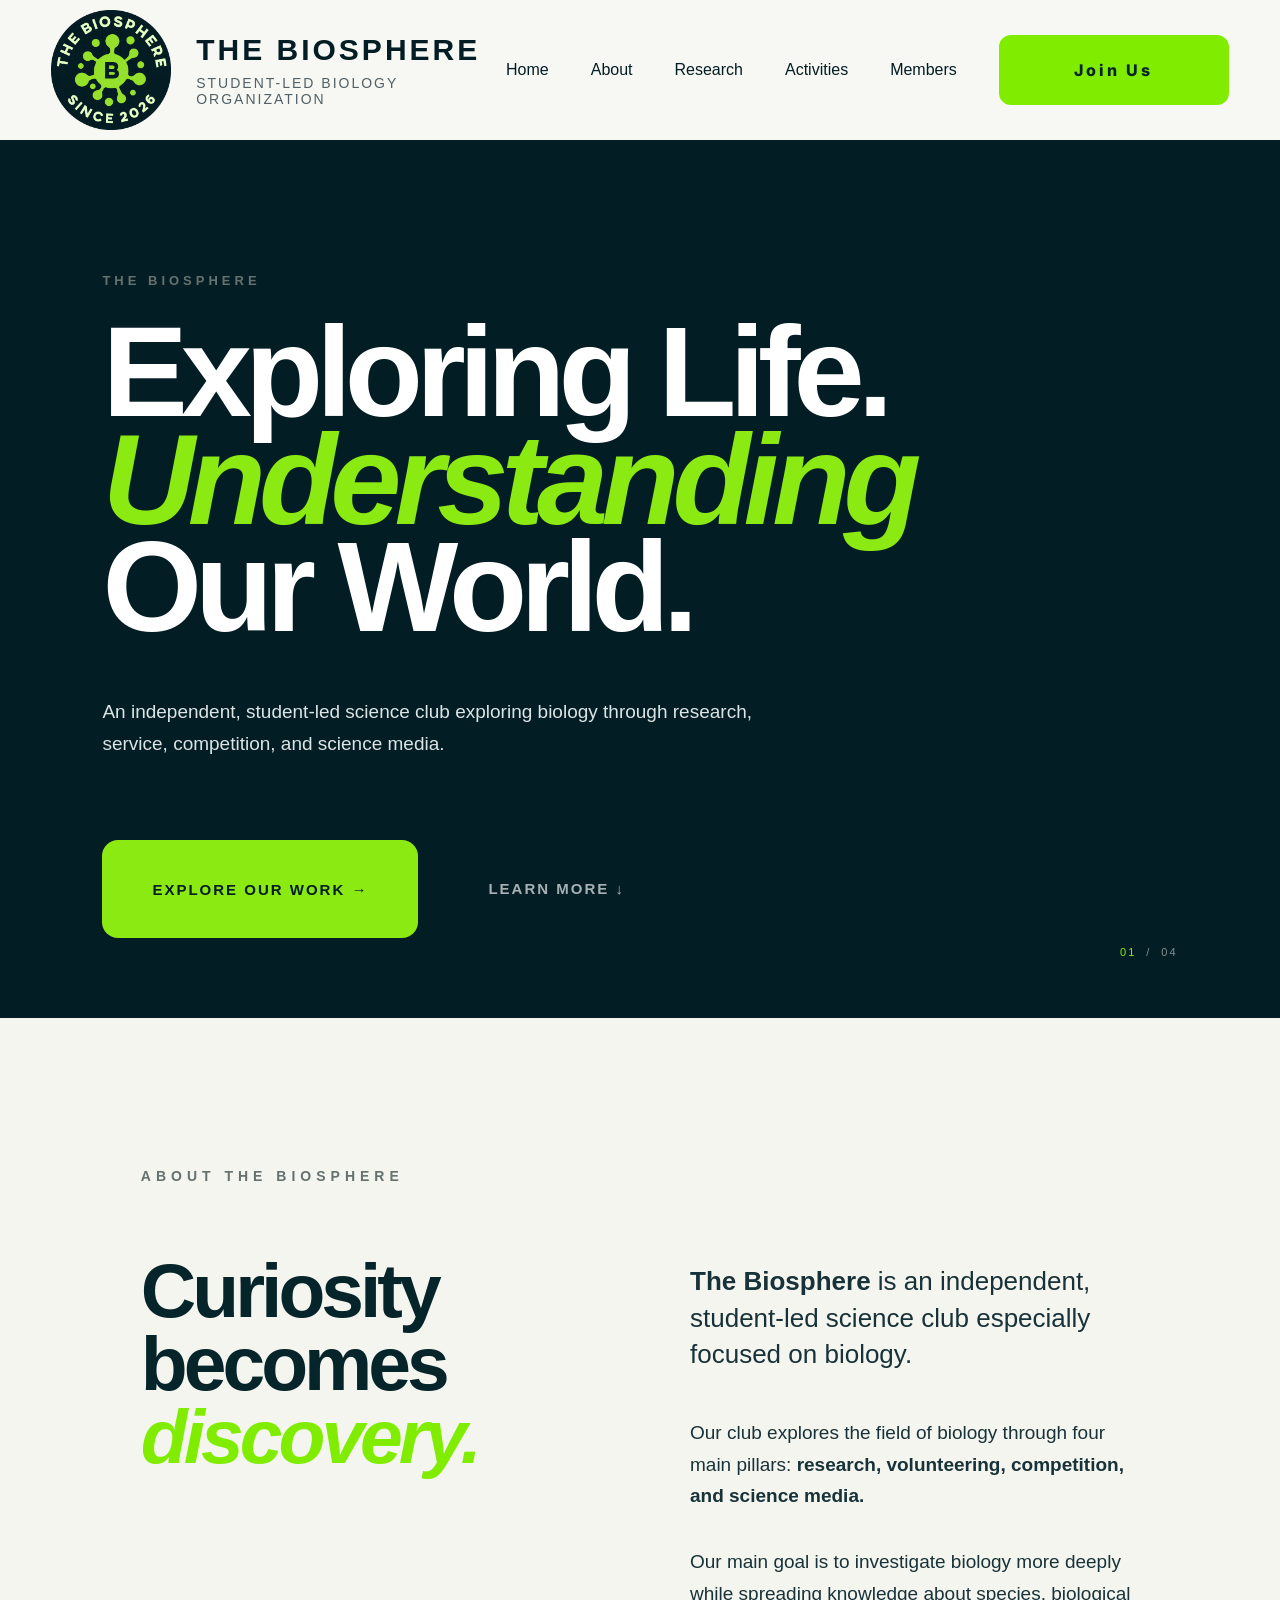
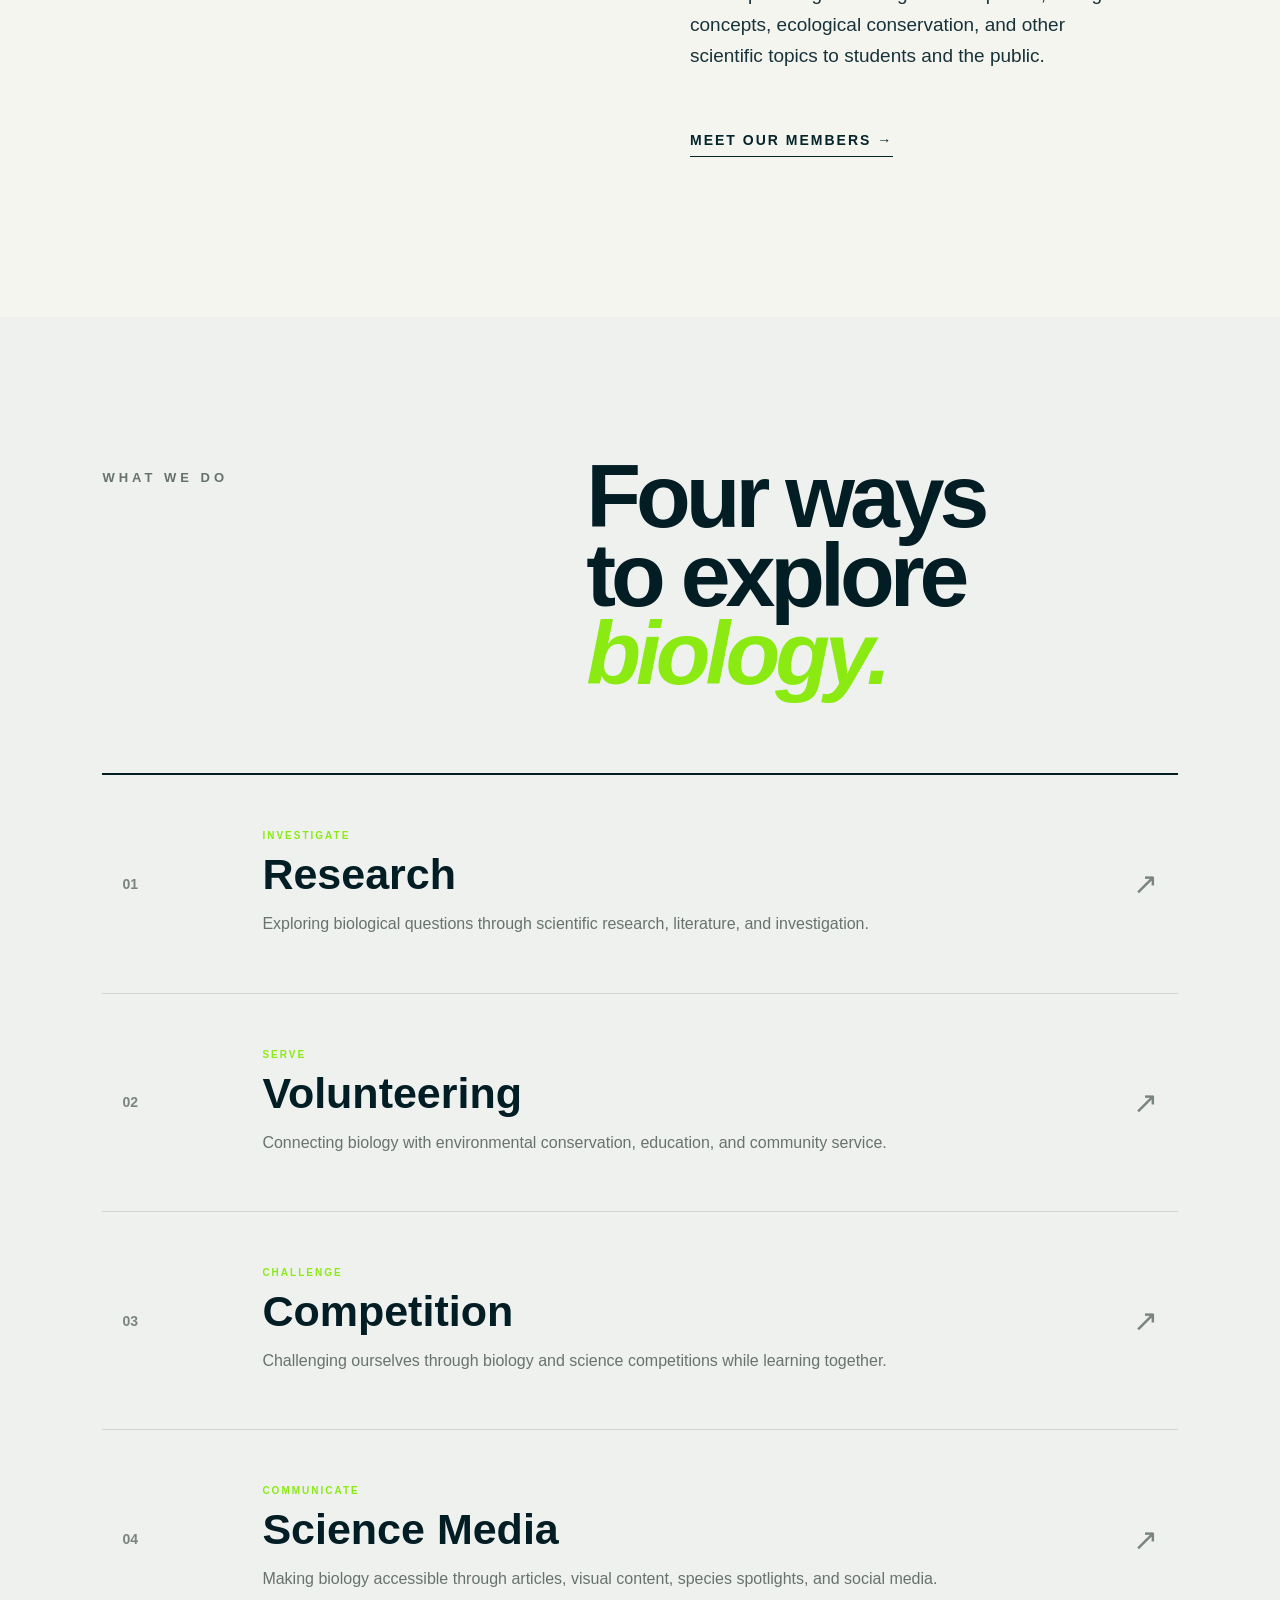
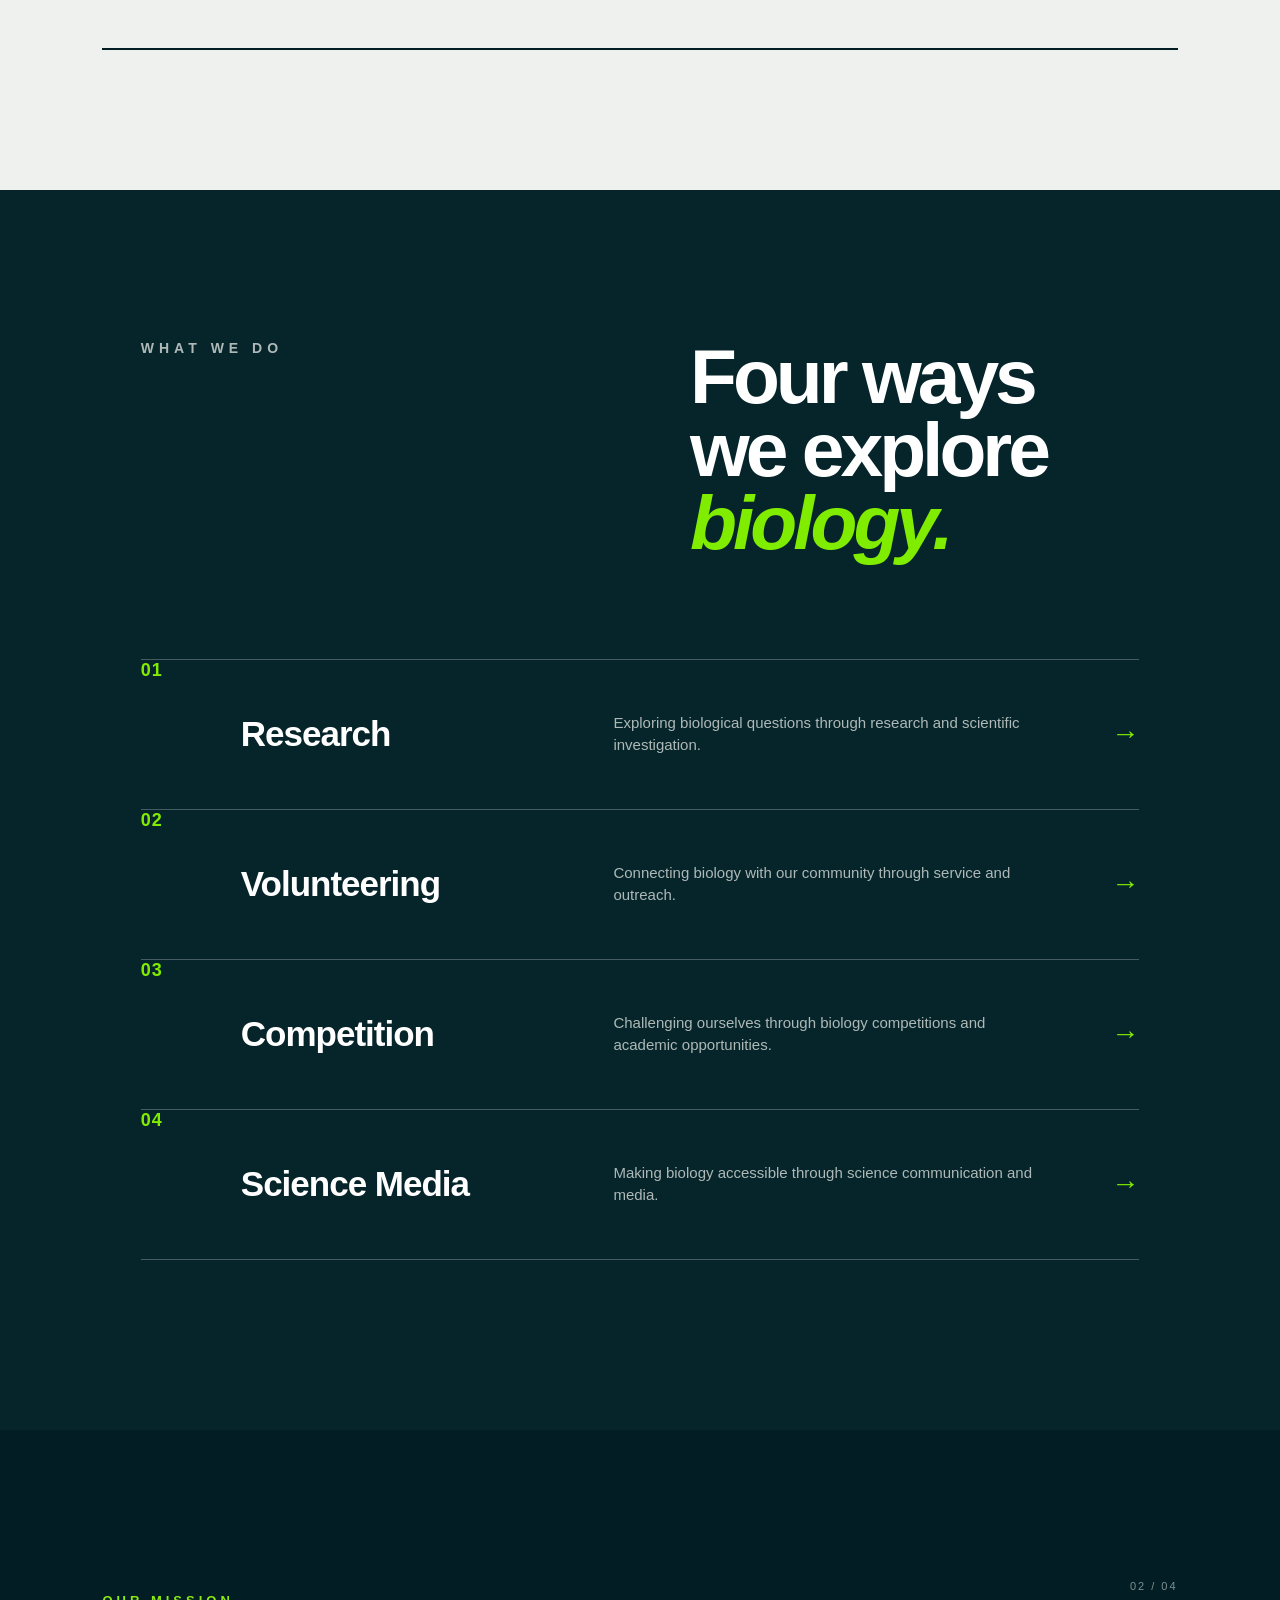
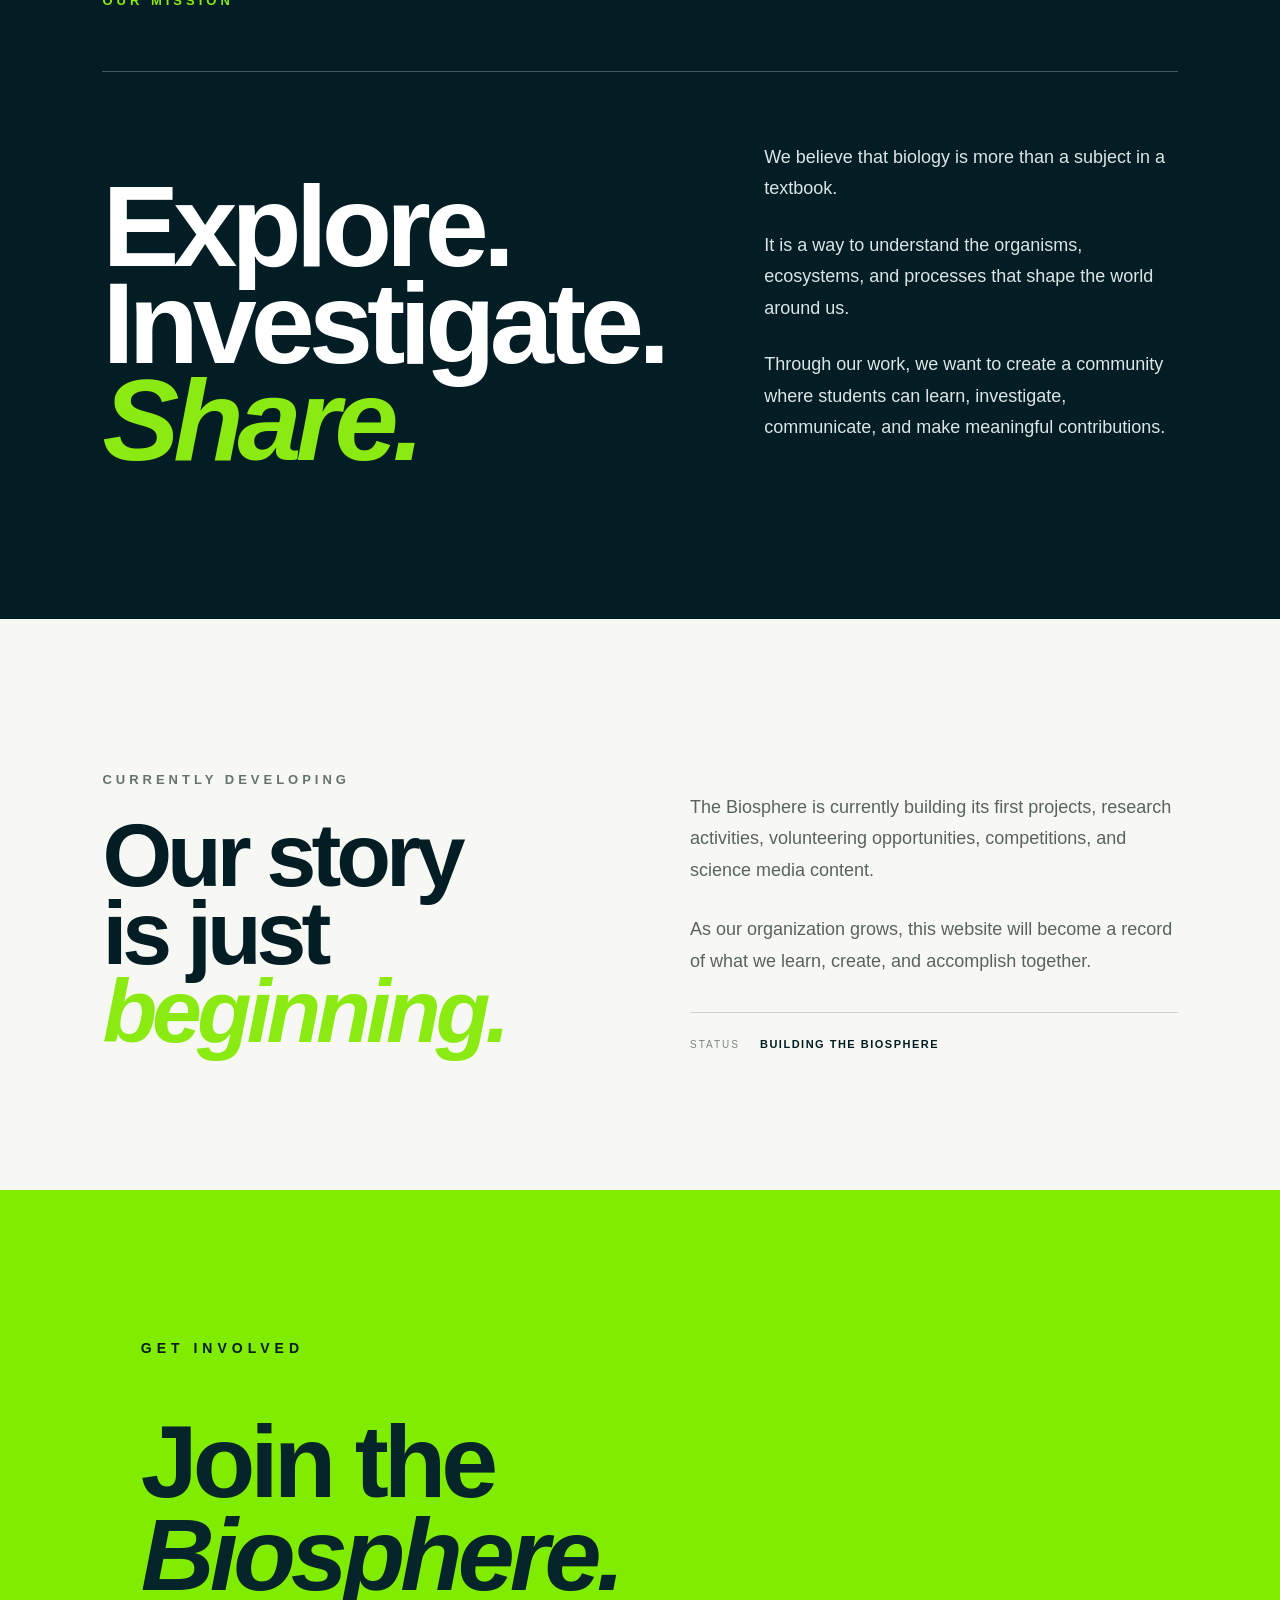
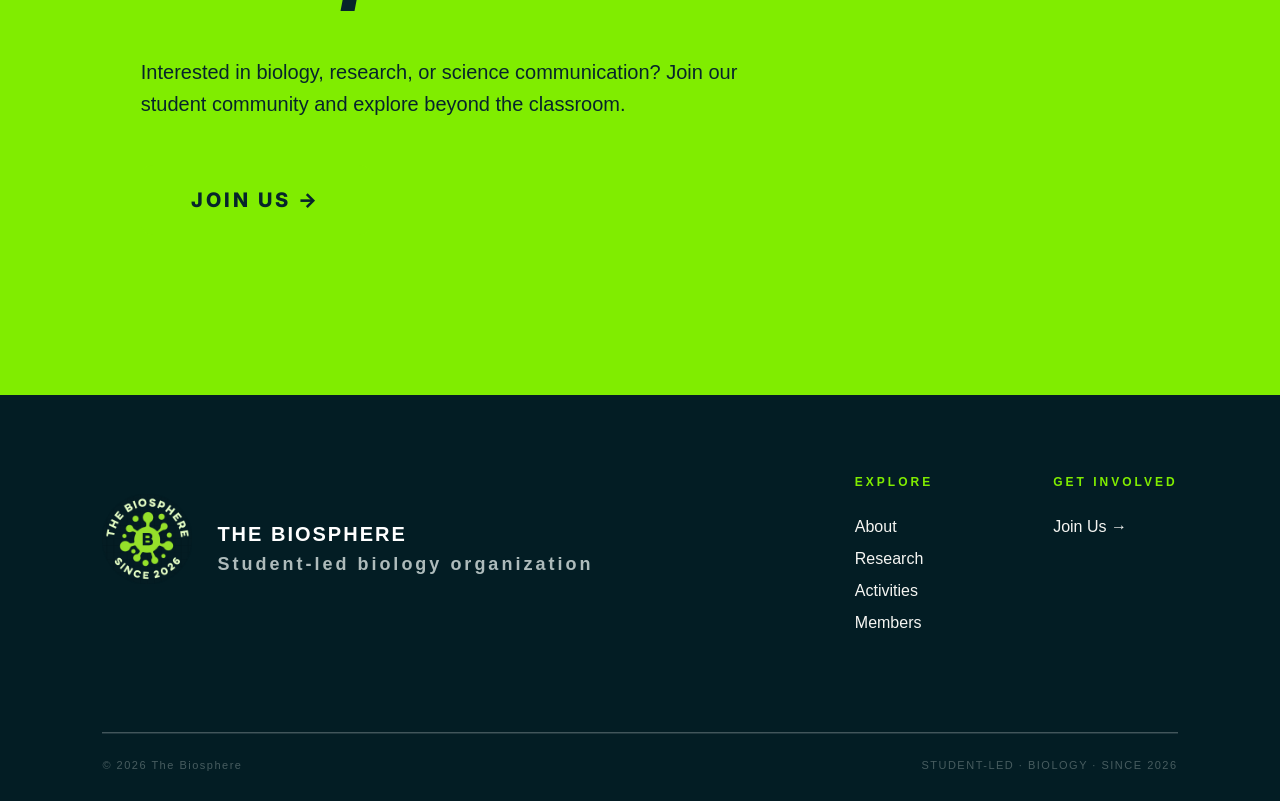
==== commit 4385797e: "index.html" ====
--- a/index.html
+++ b/index.html
@@ -764,26 +764,36 @@
      FOOTER
 ================================================== -->
 
-<footer class="site-footer">
-
-    <div class="footer-top">
-
-        <div class="footer-brand">
-
-            <img
-                src="logo.png"
-                alt="The Biosphere Logo"
-            >
-
-            <p>
-                THE BIOSPHERE
-            </p>
-
-            <span>
-                STUDENT-LED BIOLOGY ORGANIZATION
-            </span>
-
-        </div>
+<footer>
+
+        <div class="footer-top">
+
+
+            <div class="footer-brand">
+
+                <a href="index.html">
+
+                    <img
+                        src="logo.png"
+                        alt="The Biosphere"
+                    >
+
+                </a>
+
+
+                <div>
+
+                    <h3>
+                        THE BIOSPHERE
+                    </h3>
+
+                    <p>
+                        Student-led biology organization
+                    </p>
+
+                </div>
+
+            </div>
 
 
         <div class="footer-links">
@@ -845,4 +855,4 @@
 
 </body>
 
-</html>+</html>
